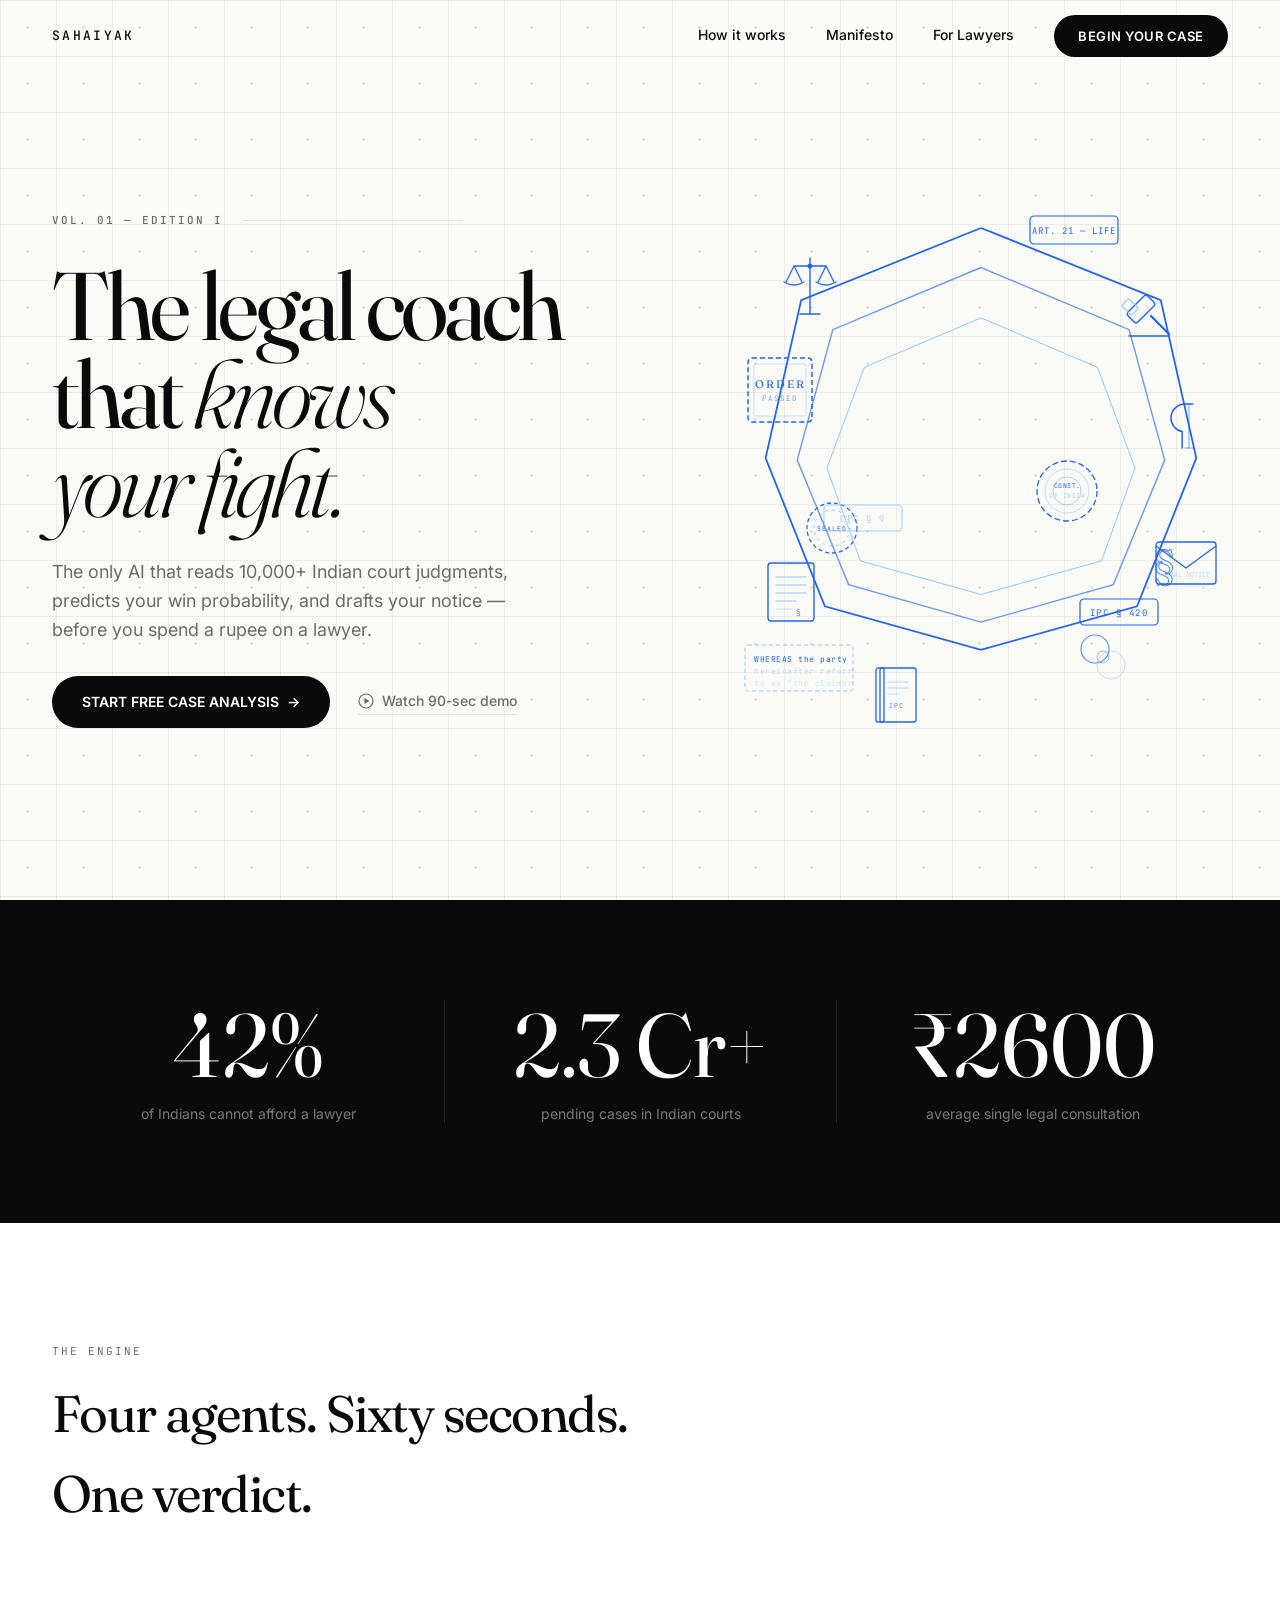
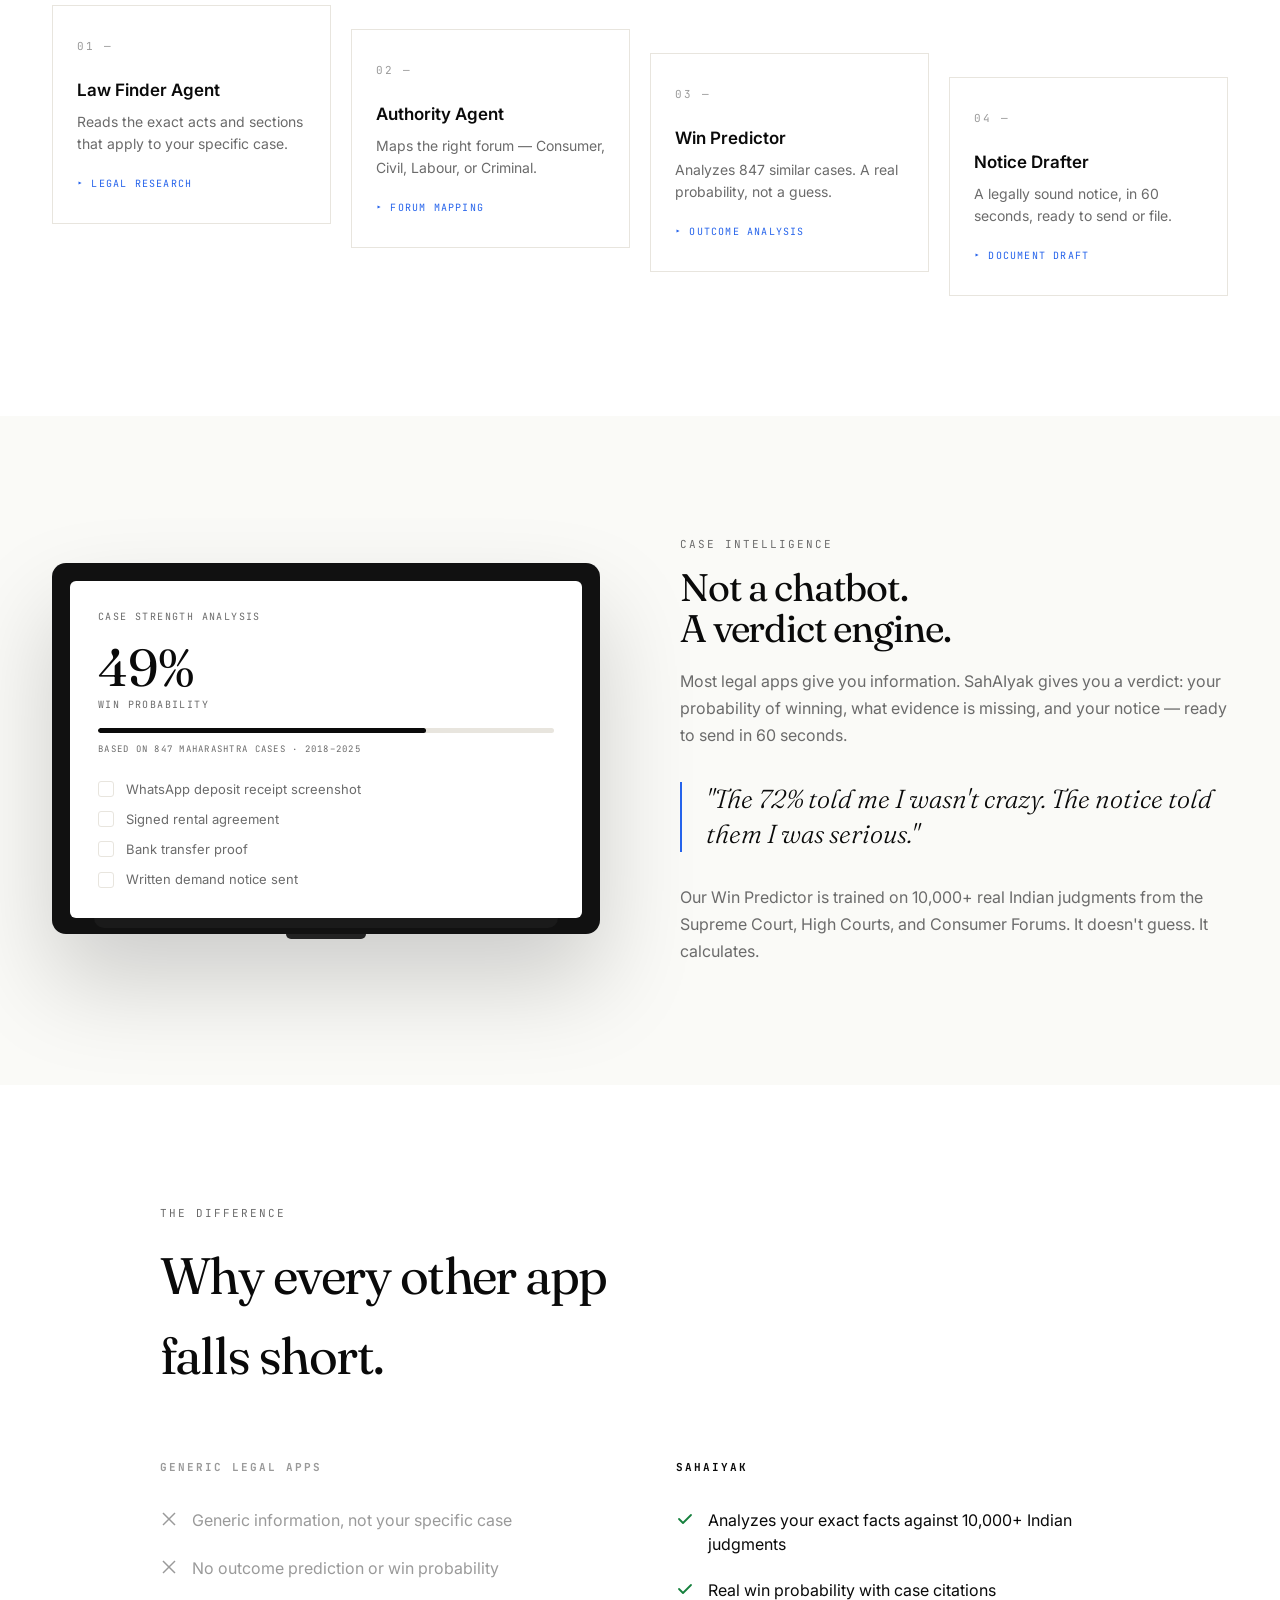
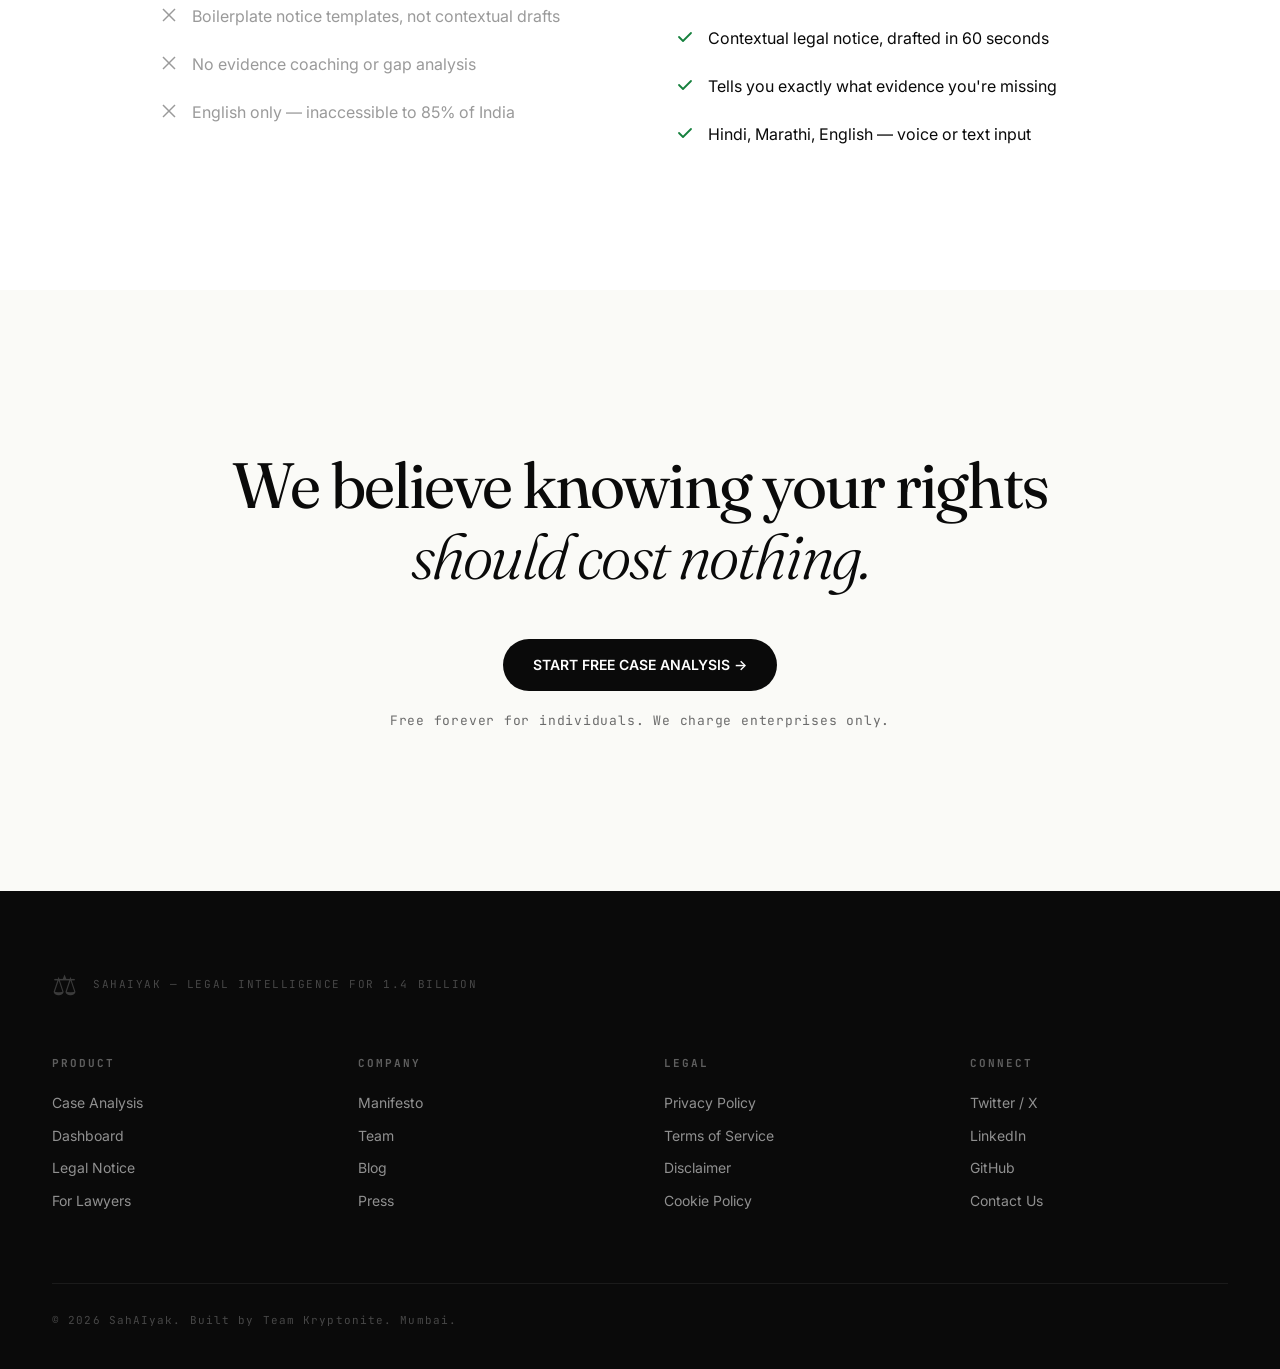
==== screens/index.html @ 2c9581c1 "fix: move HTML to screens/, wire Cloud SQL + Redis, fix serve_frontend path - Move all HTML pages to" ====
<!DOCTYPE html>
<html lang="en">
<head>
<meta charset="UTF-8">
<meta name="viewport" content="width=device-width,initial-scale=1">
<title>SahAIyak — AI Legal Aid for India</title>
<link rel="preconnect" href="https://fonts.googleapis.com">
<link rel="preconnect" href="https://fonts.gstatic.com" crossorigin>
<link href="https://fonts.googleapis.com/css2?family=Fraunces:ital,opsz,wght@0,9..144,300;0,9..144,400;0,9..144,600;1,9..144,300;1,9..144,400;1,9..144,600&family=Inter:wght@400;500;600&family=JetBrains+Mono:wght@400;500&display=swap" rel="stylesheet">
<style>
:root {
  --ink: #0A0A0A; --paper: #FAFAF7; --paper-pure: #FFFFFF;
  --accent-ink: #1A1A1A; --rule: #E8E5DE; --mute: #6B6B6B;
  --mute-soft: #9A9A9A; --sketch: #2563EB; --sketch-soft: #93C5FD;
  --success: #15803D; --warn: #B45309;
}
*,*::before,*::after{box-sizing:border-box;margin:0;padding:0}
html{scroll-behavior:smooth}
body{
  font-family:'Inter',sans-serif;background:var(--paper);color:var(--ink);
  font-size:17px;line-height:1.55;overflow-x:hidden;
  background-image:radial-gradient(circle, rgba(10,10,10,.14) 1px, transparent 1px);
  background-size:28px 28px;
}

/* ── HEADER ── */
header {
  position:fixed;top:0;left:0;right:0;height:72px;z-index:1000;
  display:flex;align-items:center;justify-content:space-between;
  padding:0 52px;transition:background .35s ease,border-bottom .35s ease;
}
header.scrolled{background:rgba(250,250,247,.96);backdrop-filter:blur(12px);border-bottom:1px solid var(--rule)}
.logo{font-family:'JetBrains Mono',monospace;font-size:13px;font-weight:500;letter-spacing:.18em;color:var(--ink);text-decoration:none}
nav{display:flex;align-items:center;gap:40px}
.nav-link{font-size:14px;font-weight:500;color:var(--ink);text-decoration:none;position:relative;padding-bottom:2px}
.nav-link::after{content:'';position:absolute;bottom:0;left:0;width:0;height:1px;background:var(--ink);transition:width .3s ease}
.nav-link:hover::after{width:100%}
.btn-pill{background:var(--ink);color:#fff;font-family:'Inter',sans-serif;font-size:13px;font-weight:600;letter-spacing:.04em;padding:11px 24px;border-radius:100px;border:none;cursor:pointer;text-decoration:none;transition:background .2s,transform .2s}
.btn-pill:hover{background:#222;transform:translateY(-1px)}

/* ── HERO ── */
.hero {
  min-height:100vh;display:grid;grid-template-columns:58% 42%;
  padding:100px 52px 60px;align-items:center;overflow:hidden;
}
.hero-left{display:flex;flex-direction:column;gap:32px;padding-right:48px}
.edition-label {
  font-family:'JetBrains Mono',monospace;font-size:11px;font-weight:500;
  letter-spacing:.18em;color:var(--mute);text-transform:uppercase;
  display:flex;align-items:center;gap:20px;
}
.edition-label::after{content:'';height:1px;background:var(--rule);flex:1;max-width:220px}
.hero-h1 {
  font-family:'Fraunces',serif;font-size:clamp(52px,7.5vw,116px);
  font-weight:400;letter-spacing:-0.04em;line-height:.92;color:var(--ink);
}
.hero-h1 em{font-style:italic;font-weight:300}
.word{display:inline-block;opacity:0;transform:translateY(16px);transition:opacity .5s ease,transform .5s ease}
.word.show{opacity:1;transform:none}
.hero-sub{font-size:18px;color:var(--mute);max-width:480px;line-height:1.6}
.hero-cta{display:flex;align-items:center;gap:28px;flex-wrap:wrap}
.btn-cta {
  background:var(--ink);color:#fff;font-size:14px;font-weight:600;
  padding:15px 30px;border-radius:100px;text-decoration:none;
  display:inline-flex;align-items:center;gap:8px;
  transition:background .2s,gap .2s,transform .2s;
}
.btn-cta:hover{background:#222;gap:14px;transform:translateY(-1px)}
.btn-ghost{font-size:14px;color:var(--mute);text-decoration:none;font-weight:500;display:inline-flex;align-items:center;gap:8px;border-bottom:1px solid var(--rule);padding-bottom:2px;transition:color .2s,border-color .2s}
.btn-ghost:hover{color:var(--ink);border-color:var(--ink)}

/* ── SECTION GRID+DOT PATTERNS ── */
.how,.demo,.compare,.mcta{
  background-image:
    linear-gradient(rgba(10,10,10,.055) 1px, transparent 1px),
    linear-gradient(90deg, rgba(10,10,10,.055) 1px, transparent 1px),
    radial-gradient(circle, rgba(10,10,10,.18) 1.5px, transparent 1.5px);
  background-size:56px 56px, 56px 56px, 56px 56px;
  background-position:0 0, 0 0, -0.5px -0.5px;
}
.nums,footer{
  background-image:
    linear-gradient(rgba(255,255,255,.05) 1px, transparent 1px),
    linear-gradient(90deg, rgba(255,255,255,.05) 1px, transparent 1px),
    radial-gradient(circle, rgba(255,255,255,.14) 1.5px, transparent 1.5px);
  background-size:56px 56px, 56px 56px, 56px 56px;
  background-position:0 0, 0 0, -0.5px -0.5px;
}

/* ── EDITORIAL SPINE — REMOVED ── */

/* ── DOT GRID BACKGROUND ── */
body{
  font-family:'Inter',sans-serif;background:var(--paper);color:var(--ink);
  font-size:17px;line-height:1.55;overflow-x:hidden;
  background-image:
    linear-gradient(rgba(10,10,10,.055) 1px, transparent 1px),
    linear-gradient(90deg, rgba(10,10,10,.055) 1px, transparent 1px),
    radial-gradient(circle, rgba(10,10,10,.18) 1.5px, transparent 1.5px);
  background-size:56px 56px, 56px 56px, 56px 56px;
  background-position:0 0, 0 0, -0.5px -0.5px;
}
html{scroll-behavior:smooth}

/* ── HERO ILLUSTRATION ── */
.hero-right{position:relative;height:580px;display:flex;align-items:center;justify-content:center}
#asciiCanvas{position:absolute;inset:0;width:100%;height:100%;pointer-events:none;opacity:0}
#polySVG{position:absolute;width:100%;height:100%;overflow:visible;opacity:0;transition:opacity 1.2s ease;will-change:transform}
#polySVG.loaded{opacity:1}
.poly-p1{animation:rot-cw 60s linear infinite;transform-origin:250px 280px}
.poly-p2{animation:rot-ccw 90s linear infinite;transform-origin:250px 280px}
.poly-p3{animation:rot-cw 120s linear infinite;transform-origin:250px 280px}
@keyframes rot-cw{to{transform:rotate(360deg)}}
@keyframes rot-ccw{to{transform:rotate(-360deg)}}

/* ── LEGAL FLOATING ELEMENTS ── */
.legal-el{position:absolute;pointer-events:none;opacity:0;will-change:transform,opacity}
.legal-el.loaded{opacity:1}

@keyframes float-a{0%,100%{transform:translateY(0px) rotate(0deg)}33%{transform:translateY(-14px) rotate(2deg)}66%{transform:translateY(-6px) rotate(-1.5deg)}}
@keyframes float-b{0%,100%{transform:translateY(0px) rotate(0deg)}40%{transform:translateY(-10px) rotate(-2deg)}75%{transform:translateY(-18px) rotate(1deg)}}
@keyframes float-c{0%,100%{transform:translateY(0px) rotate(0deg)}50%{transform:translateY(-20px) rotate(3deg)}}
@keyframes float-d{0%,100%{transform:translateY(0px) rotate(0deg)}30%{transform:translateY(-8px) rotate(-3deg)}70%{transform:translateY(-16px) rotate(2deg)}}
@keyframes drift-in{from{opacity:0;transform:translateY(20px)}to{opacity:1;transform:translateY(0)}}

.el-scales{top:12%;left:8%;animation:float-a 7s ease-in-out infinite, drift-in .8s ease forwards .5s;opacity:0}
.el-gavel{top:18%;right:10%;animation:float-b 9s ease-in-out infinite, drift-in .8s ease forwards .8s;opacity:0}
.el-doc{bottom:22%;left:6%;animation:float-c 11s ease-in-out infinite, drift-in .8s ease forwards 1s;opacity:0}
.el-section{bottom:28%;right:8%;animation:float-d 8s ease-in-out infinite, drift-in .8s ease forwards .7s;opacity:0}
.el-stamp{top:55%;left:14%;animation:float-b 10s ease-in-out infinite, drift-in .8s ease forwards 1.2s;opacity:0}
.el-ipc{top:72%;right:14%;animation:float-a 12s ease-in-out infinite, drift-in .8s ease forwards 1.4s;opacity:0}
.el-para{top:38%;right:5%;animation:float-c 9s ease-in-out infinite, drift-in .8s ease forwards .6s;opacity:0}
.el-ring{bottom:12%;right:20%;animation:float-d 13s ease-in-out infinite, drift-in .8s ease forwards 1.6s;opacity:0}
/* new elements */
.el-art21{top:6%;right:22%;animation:float-b 10s ease-in-out infinite, drift-in .8s ease forwards 1.8s;opacity:0}
.el-whereas{top:80%;left:2%;animation:float-a 14s ease-in-out infinite, drift-in .8s ease forwards 2s;opacity:0}
.el-order{top:30%;left:2%;animation:float-c 11s ease-in-out infinite, drift-in .8s ease forwards 1.1s;opacity:0}
.el-book{bottom:5%;left:28%;animation:float-b 8s ease-in-out infinite, drift-in .8s ease forwards 1.3s;opacity:0}
.el-env{top:62%;right:2%;animation:float-d 10s ease-in-out infinite, drift-in .8s ease forwards .9s;opacity:0}
.el-cpc{bottom:38%;left:18%;animation:float-a 9s ease-in-out infinite, drift-in .8s ease forwards 1.5s;opacity:0}
.el-const{top:48%;right:26%;animation:float-c 12s ease-in-out infinite, drift-in .8s ease forwards 1.7s;opacity:0}

/* ── NUMBERS ── */
.nums{background:var(--ink);padding:100px 52px}
.nums-inner{display:grid;grid-template-columns:1fr 1fr 1fr;max-width:1200px;margin:0 auto}
.num-item{padding:0 60px;text-align:center}
.num-item+.num-item{border-left:1px solid rgba(255,255,255,.1)}
.num-big{font-family:'Fraunces',serif;font-size:clamp(60px,7vw,96px);font-weight:400;line-height:1;display:block;color:#fff}
.num-cap{font-size:14px;color:rgba(255,255,255,.45);margin-top:14px;font-family:'Inter',sans-serif;line-height:1.4}

/* ── HOW IT WORKS ── */
.how{padding:120px 52px;background:var(--paper-pure)}
.section-eyebrow{font-family:'JetBrains Mono',monospace;font-size:11px;letter-spacing:.18em;color:var(--mute);text-transform:uppercase;margin-bottom:14px}
.how-h2{font-family:'Fraunces',serif;font-size:clamp(36px,4vw,64px);font-weight:400;letter-spacing:-0.03em;margin-bottom:72px}
.steps-row{display:grid;grid-template-columns:repeat(4,1fr);gap:20px;position:relative;align-items:start}
.step-card{
  border:1px solid var(--rule);padding:32px 24px;background:var(--paper-pure);
  cursor:default;transition:transform .25s ease,border-color .25s ease;
  position:relative;overflow:hidden;
}
.step-card:nth-child(2){margin-top:24px}
.step-card:nth-child(3){margin-top:48px}
.step-card:nth-child(4){margin-top:72px}
.step-card:hover{transform:translateY(-5px);border-color:var(--ink)}
.step-num{font-family:'JetBrains Mono',monospace;font-size:11px;letter-spacing:.18em;color:var(--mute-soft);margin-bottom:24px}
.step-title{font-size:17px;font-weight:600;margin-bottom:10px;line-height:1.3}
.step-desc{font-size:14px;color:var(--mute);line-height:1.6}
.step-agent{font-family:'JetBrains Mono',monospace;font-size:10px;letter-spacing:.12em;color:var(--sketch);margin-top:20px;text-transform:uppercase}
.step-detail{
  max-height:0;overflow:hidden;font-size:13px;color:var(--mute);
  line-height:1.65;transition:max-height .35s ease,padding-top .35s ease;
  border-top:0px solid var(--rule);
}
.step-card:hover .step-detail{max-height:160px;padding-top:16px;border-top:1px solid var(--rule);margin-top:16px}

/* Steps connector SVG */
#stepsConnector{position:absolute;top:0;left:0;width:100%;height:100%;pointer-events:none;overflow:visible;z-index:0}
.steps-row{z-index:1}

/* ── DEMO SECTION ── */
.demo{padding:120px 52px;background:var(--paper)}
.demo-inner{display:grid;grid-template-columns:1fr 1fr;gap:80px;align-items:center;max-width:1300px;margin:0 auto}
.laptop{
  background:#111;border-radius:14px;padding:18px 18px 6px;
  box-shadow:0 48px 96px rgba(0,0,0,.18),0 0 0 1px rgba(255,255,255,.06);
}
.laptop-screen{background:var(--paper-pure);border-radius:6px;padding:28px;min-height:320px}
.laptop-chin{height:10px;background:#1a1a1a;border-radius:0 0 10px 10px;margin:0 24px}
.laptop-foot{height:5px;width:80px;background:#222;margin:0 auto;border-radius:0 0 6px 6px}
.lbl{font-family:'JetBrains Mono',monospace;font-size:10px;letter-spacing:.14em;color:var(--mute);text-transform:uppercase}
.win-num{font-family:'Fraunces',serif;font-size:52px;font-weight:400;line-height:1;margin:12px 0 4px;color:var(--ink)}
.win-track{height:5px;background:var(--rule);border-radius:3px;overflow:hidden;margin-top:16px}
.win-fill{height:100%;width:0;background:var(--ink);border-radius:3px;transition:width 1.8s cubic-bezier(.16,1,.3,1)}
.ev-list{margin-top:22px;display:flex;flex-direction:column;gap:10px}
.ev-row{display:flex;align-items:center;gap:12px;font-size:13px;color:var(--mute)}
.ev-box{
  width:16px;height:16px;flex-shrink:0;border:1.5px solid var(--rule);border-radius:3px;
  display:flex;align-items:center;justify-content:center;transition:all .35s ease;
}
.ev-box.on{border-color:var(--success);background:var(--success);color:#fff;font-size:9px}
.demo-h2{font-family:'Fraunces',serif;font-size:clamp(32px,3vw,52px);font-weight:400;letter-spacing:-0.03em;margin-bottom:20px;line-height:1.05}
.pull-q{
  font-family:'Fraunces',serif;font-size:26px;font-style:italic;font-weight:300;
  color:var(--ink);border-left:2px solid var(--sketch);padding-left:24px;
  margin:32px 0;line-height:1.35;
}
.body-txt{font-size:16px;color:var(--mute);line-height:1.7}

/* ── COMPARISON ── */
.compare{padding:120px 52px;background:var(--paper-pure)}
.compare-inner{max-width:960px;margin:0 auto}
.compare-cols{display:grid;grid-template-columns:1fr 1fr;gap:72px;margin-top:64px}
.compare-col h3{font-family:'JetBrains Mono',monospace;font-size:11px;letter-spacing:.18em;text-transform:uppercase;margin-bottom:32px}
.compare-col.dim h3{color:var(--mute-soft)}
.ci{display:flex;align-items:flex-start;gap:14px;margin-bottom:22px;font-size:16px;line-height:1.5}
.ci-icon{flex-shrink:0;margin-top:2px}
.compare-col.dim .ci{color:var(--mute-soft)}

/* ── MANIFESTO CTA ── */
.mcta{padding:160px 52px;background:var(--paper);text-align:center}
.mcta-h2{
  font-family:'Fraunces',serif;font-size:clamp(36px,5vw,72px);font-weight:400;
  letter-spacing:-0.03em;line-height:1.1;max-width:820px;margin:0 auto 48px;
}
.mcta-h2 em{font-style:italic;font-weight:300}
.mcta-note{font-size:13px;color:var(--mute);margin-top:20px;font-family:'JetBrains Mono',monospace;letter-spacing:.06em}

/* ── FOOTER ── */
footer{background:var(--ink);padding:80px 52px 40px}
.footer-brand{display:flex;align-items:center;gap:16px;margin-bottom:56px}
.footer-tarazu{font-size:28px;line-height:1;color:rgba(255,255,255,.2)}
.footer-mono{font-family:'JetBrains Mono',monospace;font-size:11px;letter-spacing:.14em;color:rgba(255,255,255,.25)}
.footer-grid{display:grid;grid-template-columns:repeat(4,1fr);gap:48px;margin-bottom:60px}
.footer-col h4{font-family:'JetBrains Mono',monospace;font-size:11px;letter-spacing:.18em;text-transform:uppercase;color:rgba(255,255,255,.35);margin-bottom:20px}
.footer-col a{display:block;color:rgba(255,255,255,.55);text-decoration:none;font-size:14px;margin-bottom:11px;transition:color .2s}
.footer-col a:hover{color:#fff}
.footer-bottom{border-top:1px solid rgba(255,255,255,.07);padding-top:28px;font-family:'JetBrains Mono',monospace;font-size:11px;letter-spacing:.1em;color:rgba(255,255,255,.25)}

/* ── SCROLL REVEAL ── */
.reveal{opacity:0;transform:translateY(28px);transition:opacity .7s ease,transform .7s ease}
.reveal.shown{opacity:1;transform:none}
.reveal-d1{transition-delay:.1s}
.reveal-d2{transition-delay:.2s}
.reveal-d3{transition-delay:.3s}
.reveal-d4{transition-delay:.4s}

@media(prefers-reduced-motion:reduce){*{animation-duration:0s!important;transition-duration:0s!important}}
@media(max-width:900px){
  .hero{grid-template-columns:1fr;padding:100px 24px 40px}
  .hero-right{display:none}
  .nums-inner{grid-template-columns:1fr}
  .num-item+.num-item{border-left:none;border-top:1px solid rgba(255,255,255,.1);padding:40px 0}
  .steps-row,.compare-cols,.demo-inner,.footer-grid{grid-template-columns:1fr;gap:24px}
  .step-card:nth-child(n){margin-top:0}
  header{padding:0 20px}nav .nav-link{display:none}
}
</style>
</head>
<body>

<!-- ── HEADER ── -->
<header id="hdr">
  <a href="index.html" class="logo">SAHAIYAK</a>
  <nav>
    <a href="#how" class="nav-link">How it works</a>
    <a href="manifesto.html" class="nav-link">Manifesto</a>
    <a href="#lawyers" class="nav-link">For Lawyers</a>
    <a href="intake.html" class="btn-pill">BEGIN YOUR CASE</a>
  </nav>
</header>

<!-- ── HERO ── -->
<section class="hero">
  <div class="hero-left">
    <div class="edition-label">VOL. 01 — EDITION I</div>
    <h1 class="hero-h1" id="heroH1">The legal coach<br>that <em>knows</em><br><em>your fight.</em></h1>
    <p class="hero-sub">The only AI that reads 10,000+ Indian court judgments, predicts your win probability, and drafts your notice — before you spend a rupee on a lawyer.</p>
    <div class="hero-cta">
      <a href="intake.html" class="btn-cta">START FREE CASE ANALYSIS <span>→</span></a>
      <a href="#demo" class="btn-ghost">
        <svg width="16" height="16" viewBox="0 0 16 16" fill="none"><circle cx="8" cy="8" r="7" stroke="currentColor" stroke-width="1.2"/><polygon points="6.5,5 11.5,8 6.5,11" fill="currentColor"/></svg>
        Watch 90-sec demo
      </a>
    </div>
  </div>
  <div class="hero-right" id="heroRight">
    <canvas id="asciiCanvas"></canvas>

    <!-- ── FLOATING LEGAL ELEMENTS ── -->

    <!-- Scales of Justice -->
    <div class="legal-el el-scales">
      <svg width="72" height="72" viewBox="0 0 72 72" fill="none" xmlns="http://www.w3.org/2000/svg">
        <line x1="36" y1="8" x2="36" y2="64" stroke="#2563EB" stroke-width="1.4" stroke-linecap="round"/>
        <line x1="20" y1="16" x2="52" y2="16" stroke="#2563EB" stroke-width="1.4" stroke-linecap="round"/>
        <line x1="20" y1="16" x2="12" y2="32" stroke="#2563EB" stroke-width="1.2"/>
        <line x1="20" y1="16" x2="28" y2="32" stroke="#2563EB" stroke-width="1.2"/>
        <path d="M10 32 Q20 38 30 32" stroke="#2563EB" stroke-width="1.3" fill="none" stroke-linecap="round"/>
        <line x1="52" y1="16" x2="44" y2="32" stroke="#2563EB" stroke-width="1.2"/>
        <line x1="52" y1="16" x2="60" y2="32" stroke="#2563EB" stroke-width="1.2"/>
        <path d="M42 32 Q52 38 62 32" stroke="#2563EB" stroke-width="1.3" fill="none" stroke-linecap="round"/>
        <line x1="26" y1="64" x2="46" y2="64" stroke="#2563EB" stroke-width="1.4" stroke-linecap="round"/>
        <circle cx="36" cy="16" r="2.5" fill="#2563EB"/>
      </svg>
    </div>

    <!-- Gavel -->
    <div class="legal-el el-gavel">
      <svg width="60" height="60" viewBox="0 0 60 60" fill="none" xmlns="http://www.w3.org/2000/svg">
        <rect x="8" y="18" width="28" height="14" rx="3" stroke="#2563EB" stroke-width="1.4" transform="rotate(-45 22 25)"/>
        <rect x="6" y="16" width="10" height="14" rx="2" stroke="#93C5FD" stroke-width="1.2" transform="rotate(-45 11 23)"/>
        <line x1="32" y1="32" x2="50" y2="50" stroke="#2563EB" stroke-width="2.2" stroke-linecap="round"/>
        <line x1="10" y1="52" x2="50" y2="52" stroke="#2563EB" stroke-width="1.4" stroke-linecap="round"/>
      </svg>
    </div>

    <!-- Legal Document -->
    <div class="legal-el el-doc">
      <svg width="54" height="66" viewBox="0 0 54 66" fill="none" xmlns="http://www.w3.org/2000/svg">
        <rect x="4" y="4" width="46" height="58" rx="3" stroke="#2563EB" stroke-width="1.4"/>
        <line x1="12" y1="18" x2="42" y2="18" stroke="#93C5FD" stroke-width="1.1" stroke-linecap="round"/>
        <line x1="12" y1="26" x2="42" y2="26" stroke="#93C5FD" stroke-width="1.1" stroke-linecap="round"/>
        <line x1="12" y1="34" x2="42" y2="34" stroke="#93C5FD" stroke-width="1.1" stroke-linecap="round"/>
        <line x1="12" y1="42" x2="32" y2="42" stroke="#93C5FD" stroke-width="1.1" stroke-linecap="round"/>
        <line x1="12" y1="50" x2="28" y2="50" stroke="#93C5FD" stroke-width="1.1" stroke-linecap="round" opacity=".5"/>
        <text x="32" y="56" font-family="JetBrains Mono, monospace" font-size="8" fill="#2563EB" opacity=".7">§</text>
      </svg>
    </div>

    <!-- Section Symbol -->
    <div class="legal-el el-section">
      <svg width="48" height="48" viewBox="0 0 48 48" fill="none" xmlns="http://www.w3.org/2000/svg">
        <text x="50%" y="54%" font-family="Fraunces, serif" font-size="40" fill="none" stroke="#2563EB" stroke-width="1" text-anchor="middle" dominant-baseline="middle" opacity=".8">§</text>
      </svg>
    </div>

    <!-- Official Stamp ring -->
    <div class="legal-el el-stamp">
      <svg width="58" height="58" viewBox="0 0 58 58" fill="none" xmlns="http://www.w3.org/2000/svg">
        <circle cx="29" cy="29" r="25" stroke="#2563EB" stroke-width="1.3" stroke-dasharray="4 3"/>
        <circle cx="29" cy="29" r="18" stroke="#93C5FD" stroke-width="1" stroke-dasharray="3 4"/>
        <text x="50%" y="52%" font-family="JetBrains Mono, monospace" font-size="6.5" fill="#2563EB" text-anchor="middle" dominant-baseline="middle" letter-spacing="1">SEALED</text>
      </svg>
    </div>

    <!-- IPC Tag -->
    <div class="legal-el el-ipc">
      <svg width="80" height="28" viewBox="0 0 80 28" fill="none" xmlns="http://www.w3.org/2000/svg">
        <rect x="1" y="1" width="78" height="26" rx="4" stroke="#2563EB" stroke-width="1.2"/>
        <text x="50%" y="55%" font-family="JetBrains Mono, monospace" font-size="9" fill="#2563EB" text-anchor="middle" dominant-baseline="middle" letter-spacing="1.5">IPC § 420</text>
      </svg>
    </div>

    <!-- Paragraph mark -->
    <div class="legal-el el-para">
      <svg width="36" height="52" viewBox="0 0 36 52" fill="none" xmlns="http://www.w3.org/2000/svg">
        <path d="M18 4C10.268 4 4 10.268 4 18C4 24.8 8.8 30.4 15.2 31.6V48" stroke="#2563EB" stroke-width="1.5" stroke-linecap="round" fill="none"/>
        <path d="M22 4V48" stroke="#93C5FD" stroke-width="1.4" stroke-linecap="round"/>
        <path d="M18 4H26" stroke="#2563EB" stroke-width="1.4" stroke-linecap="round"/>
        <path d="M18 48H26" stroke="#2563EB" stroke-width="1.2" stroke-linecap="round" opacity=".5"/>
      </svg>
    </div>

    <!-- Decorative ring cluster -->
    <div class="legal-el el-ring">
      <svg width="52" height="52" viewBox="0 0 52 52" fill="none" xmlns="http://www.w3.org/2000/svg">
        <circle cx="18" cy="18" r="14" stroke="#2563EB" stroke-width="1.2" opacity=".7"/>
        <circle cx="34" cy="34" r="14" stroke="#93C5FD" stroke-width="1" opacity=".5"/>
        <circle cx="26" cy="26" r="6" stroke="#2563EB" stroke-width="1" opacity=".4"/>
      </svg>
    </div>

    <!-- Article 21 tag -->
    <div class="legal-el el-art21">
      <svg width="90" height="30" viewBox="0 0 90 30" fill="none">
        <rect x="1" y="1" width="88" height="28" rx="4" stroke="#2563EB" stroke-width="1.2"/>
        <text x="50%" y="55%" font-family="JetBrains Mono, monospace" font-size="9" fill="#2563EB" text-anchor="middle" dominant-baseline="middle" letter-spacing="1">ART. 21 — LIFE</text>
      </svg>
    </div>

    <!-- WHEREAS fragment -->
    <div class="legal-el el-whereas">
      <svg width="110" height="48" viewBox="0 0 110 48" fill="none">
        <rect x="1" y="1" width="108" height="46" rx="3" stroke="#93C5FD" stroke-width="1" stroke-dasharray="4 3"/>
        <text x="10" y="18" font-family="JetBrains Mono, monospace" font-size="8" fill="#2563EB" letter-spacing=".5">WHEREAS the party</text>
        <text x="10" y="30" font-family="JetBrains Mono, monospace" font-size="8" fill="#93C5FD" letter-spacing=".5" opacity=".6">hereinafter referred</text>
        <text x="10" y="42" font-family="JetBrains Mono, monospace" font-size="8" fill="#93C5FD" letter-spacing=".5" opacity=".35">to as "the claimant"</text>
      </svg>
    </div>

    <!-- ORDER stamp -->
    <div class="legal-el el-order">
      <svg width="72" height="72" viewBox="0 0 72 72" fill="none">
        <rect x="4" y="4" width="64" height="64" rx="4" stroke="#2563EB" stroke-width="1.5" stroke-dasharray="5 3"/>
        <rect x="10" y="10" width="52" height="52" rx="2" stroke="#93C5FD" stroke-width="1" opacity=".5"/>
        <text x="50%" y="44%" font-family="Fraunces, serif" font-size="11" fill="#2563EB" text-anchor="middle" dominant-baseline="middle" font-weight="400" letter-spacing="2">ORDER</text>
        <text x="50%" y="62%" font-family="JetBrains Mono, monospace" font-size="7.5" fill="#2563EB" text-anchor="middle" dominant-baseline="middle" letter-spacing="1" opacity=".6">PASSED</text>
      </svg>
    </div>

    <!-- Law book -->
    <div class="legal-el el-book">
      <svg width="48" height="58" viewBox="0 0 48 58" fill="none">
        <rect x="8" y="2" width="36" height="54" rx="2" stroke="#2563EB" stroke-width="1.3"/>
        <rect x="4" y="2" width="8" height="54" rx="2" stroke="#2563EB" stroke-width="1.3" fill="none"/>
        <line x1="16" y1="16" x2="36" y2="16" stroke="#93C5FD" stroke-width="1" stroke-linecap="round" opacity=".7"/>
        <line x1="16" y1="22" x2="36" y2="22" stroke="#93C5FD" stroke-width="1" stroke-linecap="round" opacity=".7"/>
        <line x1="16" y1="28" x2="28" y2="28" stroke="#93C5FD" stroke-width="1" stroke-linecap="round" opacity=".5"/>
        <text x="50%" y="72%" font-family="JetBrains Mono, monospace" font-size="6.5" fill="#2563EB" text-anchor="middle" letter-spacing="1" opacity=".8">IPC</text>
      </svg>
    </div>

    <!-- Envelope / notice -->
    <div class="legal-el el-env">
      <svg width="64" height="46" viewBox="0 0 64 46" fill="none">
        <rect x="2" y="2" width="60" height="42" rx="3" stroke="#2563EB" stroke-width="1.3"/>
        <path d="M2 6l30 22L62 6" stroke="#2563EB" stroke-width="1.2" stroke-linecap="round" stroke-linejoin="round"/>
        <text x="50%" y="80%" font-family="JetBrains Mono, monospace" font-size="7" fill="#93C5FD" text-anchor="middle" opacity=".6">LEGAL NOTICE</text>
      </svg>
    </div>

    <!-- CPC tag -->
    <div class="legal-el el-cpc">
      <svg width="80" height="28" viewBox="0 0 80 28" fill="none">
        <rect x="1" y="1" width="78" height="26" rx="4" stroke="#93C5FD" stroke-width="1.1" opacity=".8"/>
        <text x="50%" y="55%" font-family="JetBrains Mono, monospace" font-size="9" fill="#93C5FD" text-anchor="middle" dominant-baseline="middle" letter-spacing="1.5" opacity=".8">CPC § 9</text>
      </svg>
    </div>

    <!-- Constitution emblem ring -->
    <div class="legal-el el-const">
      <svg width="66" height="66" viewBox="0 0 66 66" fill="none">
        <circle cx="33" cy="33" r="30" stroke="#2563EB" stroke-width="1.3" stroke-dasharray="6 3"/>
        <circle cx="33" cy="33" r="22" stroke="#93C5FD" stroke-width="1" opacity=".5"/>
        <circle cx="33" cy="33" r="14" stroke="#2563EB" stroke-width="1" opacity=".3"/>
        <text x="50%" y="46%" font-family="JetBrains Mono, monospace" font-size="6.5" fill="#2563EB" text-anchor="middle" letter-spacing=".5">CONST.</text>
        <text x="50%" y="60%" font-family="JetBrains Mono, monospace" font-size="6.5" fill="#93C5FD" text-anchor="middle" letter-spacing=".5" opacity=".7">OF INDIA</text>
      </svg>
    </div>

    <svg id="polySVG" viewBox="0 0 500 560" xmlns="http://www.w3.org/2000/svg">
      <g class="poly-p1">
        <polygon points="250,35 432,108 468,268 408,418 250,462 92,418 32,268 68,108" fill="none" stroke="#2563EB" stroke-width="1.8" stroke-dasharray="2200" stroke-dashoffset="2200"/>
      </g>
      <g class="poly-p2">
        <polygon points="250,75 400,138 436,270 384,396 250,434 116,396 64,270 100,138" fill="none" stroke="#2563EB" stroke-width="1.4" opacity=".65" stroke-dasharray="2000" stroke-dashoffset="2000"/>
      </g>
      <g class="poly-p3">
        <polygon points="250,126 368,176 406,278 372,372 250,406 128,372 94,278 132,176" fill="none" stroke="#93C5FD" stroke-width="1" stroke-dasharray="1600" stroke-dashoffset="1600"/>
      </g>
    </svg>
  </div>
</section>

<!-- ── NUMBERS ── -->
<section class="nums" id="nums">
  <div class="nums-inner">
    <div class="num-item">
      <span class="num-big" data-target="80" data-suffix="%">0%</span>
      <p class="num-cap">of Indians cannot afford a lawyer</p>
    </div>
    <div class="num-item">
      <span class="num-big" data-target="4.5" data-suffix=" Cr+" data-dec="1">0</span>
      <p class="num-cap">pending cases in Indian courts</p>
    </div>
    <div class="num-item">
      <span class="num-big" data-target="5000" data-prefix="₹">₹0</span>
      <p class="num-cap">average single legal consultation</p>
    </div>
  </div>
</section>

<!-- ── HOW IT WORKS ── -->
<section class="how" id="how">
  <div class="reveal">
    <p class="section-eyebrow">The Engine</p>
    <h2 class="how-h2">Four agents. Sixty seconds.<br>One verdict.</h2>
  </div>
  <div class="steps-row" id="stepsRow">
    <div class="step-card reveal reveal-d1">
      <div class="step-num">01 —</div>
      <div class="step-title">Law Finder Agent</div>
      <div class="step-desc">Reads the exact acts and sections that apply to your specific case.</div>
      <div class="step-agent">▸ Legal Research</div>
      <div class="step-detail">Scans IPC, CPC, Consumer Protection Act, Specific Relief Act, and 200+ state laws. Returns exact provisions with plain-language explanations in Hindi, Marathi, or English.</div>
    </div>
    <div class="step-card reveal reveal-d2">
      <div class="step-num">02 —</div>
      <div class="step-title">Authority Agent</div>
      <div class="step-desc">Maps the right forum — Consumer, Civil, Labour, or Criminal.</div>
      <div class="step-agent">▸ Forum Mapping</div>
      <div class="step-detail">Determines whether your case belongs at Consumer Forum, Civil Court, Labour Tribunal, or Police. Gives exact addresses, filing fees, and jurisdiction rules.</div>
    </div>
    <div class="step-card reveal reveal-d3">
      <div class="step-num">03 —</div>
      <div class="step-title">Win Predictor</div>
      <div class="step-desc">Analyzes 847 similar cases. A real probability, not a guess.</div>
      <div class="step-agent">▸ Outcome Analysis</div>
      <div class="step-detail">Trained on 10,000+ real Indian court judgments. Identifies which facts increase odds, which hurt, and what winning plaintiffs did differently — with case citations.</div>
    </div>
    <div class="step-card reveal reveal-d4">
      <div class="step-num">04 —</div>
      <div class="step-title">Notice Drafter</div>
      <div class="step-desc">A legally sound notice, in 60 seconds, ready to send or file.</div>
      <div class="step-agent">▸ Document Draft</div>
      <div class="step-detail">Generates a formal legal notice citing correct law, demanded remedy, and consequence. PDF-ready. English, Hindi, Marathi. Lawyer-reviewable before sending.</div>
    </div>
  </div>
</section>

<!-- ── DEMO ── -->
<section class="demo" id="demo">
  <div class="demo-inner">
    <div class="demo-left reveal">
      <div class="laptop">
        <div class="laptop-screen">
          <p class="lbl" style="margin-bottom:16px">Case Strength Analysis</p>
          <div class="win-num" id="demoNum">0%</div>
          <p class="lbl">WIN PROBABILITY</p>
          <div class="win-track"><div class="win-fill" id="demoBar"></div></div>
          <p class="lbl" style="margin-top:10px;font-size:9px">Based on 847 Maharashtra cases · 2018–2025</p>
          <div class="ev-list">
            <div class="ev-row"><div class="ev-box" id="ev1"></div><span>WhatsApp deposit receipt screenshot</span></div>
            <div class="ev-row"><div class="ev-box" id="ev2"></div><span>Signed rental agreement</span></div>
            <div class="ev-row"><div class="ev-box" id="ev3"></div><span>Bank transfer proof</span></div>
            <div class="ev-row"><div class="ev-box" id="ev4"></div><span>Written demand notice sent</span></div>
          </div>
        </div>
        <div class="laptop-chin"></div>
      </div>
      <div class="laptop-foot"></div>
    </div>
    <div class="demo-right reveal reveal-d2">
      <p class="section-eyebrow">Case Intelligence</p>
      <h2 class="demo-h2">Not a chatbot.<br>A verdict engine.</h2>
      <p class="body-txt">Most legal apps give you information. SahAIyak gives you a verdict: your probability of winning, what evidence is missing, and your notice — ready to send in 60 seconds.</p>
      <blockquote class="pull-q">"The 72% told me I wasn't crazy. The notice told them I was serious."</blockquote>
      <p class="body-txt">Our Win Predictor is trained on 10,000+ real Indian judgments from the Supreme Court, High Courts, and Consumer Forums. It doesn't guess. It calculates.</p>
    </div>
  </div>
</section>

<!-- ── COMPARISON ── -->
<section class="compare" id="lawyers">
  <div class="compare-inner">
    <p class="section-eyebrow reveal">The Difference</p>
    <h2 class="how-h2 reveal" style="margin-bottom:0">Why every other app<br>falls short.</h2>
    <div class="compare-cols">
      <div class="compare-col dim reveal">
        <h3>Generic Legal Apps</h3>
        <div class="ci">
          <span class="ci-icon"><svg width="18" height="18" viewBox="0 0 18 18"><line x1="3" y1="3" x2="15" y2="15" stroke="#9A9A9A" stroke-width="1.5"/><line x1="15" y1="3" x2="3" y2="15" stroke="#9A9A9A" stroke-width="1.5"/></svg></span>
          <span>Generic information, not your specific case</span>
        </div>
        <div class="ci">
          <span class="ci-icon"><svg width="18" height="18" viewBox="0 0 18 18"><line x1="3" y1="3" x2="15" y2="15" stroke="#9A9A9A" stroke-width="1.5"/><line x1="15" y1="3" x2="3" y2="15" stroke="#9A9A9A" stroke-width="1.5"/></svg></span>
          <span>No outcome prediction or win probability</span>
        </div>
        <div class="ci">
          <span class="ci-icon"><svg width="18" height="18" viewBox="0 0 18 18"><line x1="3" y1="3" x2="15" y2="15" stroke="#9A9A9A" stroke-width="1.5"/><line x1="15" y1="3" x2="3" y2="15" stroke="#9A9A9A" stroke-width="1.5"/></svg></span>
          <span>Boilerplate notice templates, not contextual drafts</span>
        </div>
        <div class="ci">
          <span class="ci-icon"><svg width="18" height="18" viewBox="0 0 18 18"><line x1="3" y1="3" x2="15" y2="15" stroke="#9A9A9A" stroke-width="1.5"/><line x1="15" y1="3" x2="3" y2="15" stroke="#9A9A9A" stroke-width="1.5"/></svg></span>
          <span>No evidence coaching or gap analysis</span>
        </div>
        <div class="ci">
          <span class="ci-icon"><svg width="18" height="18" viewBox="0 0 18 18"><line x1="3" y1="3" x2="15" y2="15" stroke="#9A9A9A" stroke-width="1.5"/><line x1="15" y1="3" x2="3" y2="15" stroke="#9A9A9A" stroke-width="1.5"/></svg></span>
          <span>English only — inaccessible to 85% of India</span>
        </div>
      </div>
      <div class="compare-col reveal reveal-d2">
        <h3>SahAIyak</h3>
        <div class="ci">
          <span class="ci-icon"><svg width="18" height="18" viewBox="0 0 18 18"><polyline points="3,9 7,13 15,5" fill="none" stroke="#15803D" stroke-width="1.8" stroke-linecap="round" stroke-linejoin="round"/></svg></span>
          <span>Analyzes your exact facts against 10,000+ Indian judgments</span>
        </div>
        <div class="ci">
          <span class="ci-icon"><svg width="18" height="18" viewBox="0 0 18 18"><polyline points="3,9 7,13 15,5" fill="none" stroke="#15803D" stroke-width="1.8" stroke-linecap="round" stroke-linejoin="round"/></svg></span>
          <span>Real win probability with case citations</span>
        </div>
        <div class="ci">
          <span class="ci-icon"><svg width="18" height="18" viewBox="0 0 18 18"><polyline points="3,9 7,13 15,5" fill="none" stroke="#15803D" stroke-width="1.8" stroke-linecap="round" stroke-linejoin="round"/></svg></span>
          <span>Contextual legal notice, drafted in 60 seconds</span>
        </div>
        <div class="ci">
          <span class="ci-icon"><svg width="18" height="18" viewBox="0 0 18 18"><polyline points="3,9 7,13 15,5" fill="none" stroke="#15803D" stroke-width="1.8" stroke-linecap="round" stroke-linejoin="round"/></svg></span>
          <span>Tells you exactly what evidence you're missing</span>
        </div>
        <div class="ci">
          <span class="ci-icon"><svg width="18" height="18" viewBox="0 0 18 18"><polyline points="3,9 7,13 15,5" fill="none" stroke="#15803D" stroke-width="1.8" stroke-linecap="round" stroke-linejoin="round"/></svg></span>
          <span>Hindi, Marathi, English — voice or text input</span>
        </div>
      </div>
    </div>
  </div>
</section>

<!-- ── MANIFESTO CTA ── -->
<section class="mcta">
  <h2 class="mcta-h2 reveal">We believe knowing your rights <em>should cost nothing.</em></h2>
  <a href="intake.html" class="btn-cta" style="margin:0 auto;display:inline-flex">START FREE CASE ANALYSIS →</a>
  <p class="mcta-note">Free forever for individuals. We charge enterprises only.</p>
</section>

<!-- ── FOOTER ── -->
<footer>
  <div class="footer-brand">
    <div class="footer-tarazu">⚖</div>
    <div class="footer-mono">SAHAIYAK — LEGAL INTELLIGENCE FOR 1.4 BILLION</div>
  </div>
  <div class="footer-grid">
    <div class="footer-col">
      <h4>Product</h4>
      <a href="intake.html">Case Analysis</a>
      <a href="dashboard.html">Dashboard</a>
      <a href="document.html">Legal Notice</a>
      <a href="#">For Lawyers</a>
    </div>
    <div class="footer-col">
      <h4>Company</h4>
      <a href="manifesto.html">Manifesto</a>
      <a href="#">Team</a>
      <a href="#">Blog</a>
      <a href="#">Press</a>
    </div>
    <div class="footer-col">
      <h4>Legal</h4>
      <a href="#">Privacy Policy</a>
      <a href="#">Terms of Service</a>
      <a href="#">Disclaimer</a>
      <a href="#">Cookie Policy</a>
    </div>
    <div class="footer-col">
      <h4>Connect</h4>
      <a href="#">Twitter / X</a>
      <a href="#">LinkedIn</a>
      <a href="#">GitHub</a>
      <a href="#">Contact Us</a>
    </div>
  </div>
  <div class="footer-bottom">© 2026 SahAIyak. Built by Team Kryptonite. Mumbai.</div>
</footer>

<script>
// ── HEADER SCROLL ──────────────────────────────────────────────────────────
window.addEventListener('scroll', () => {
  document.getElementById('hdr').classList.toggle('scrolled', window.scrollY > 40);
}, { passive: true });

// ── HERO HEADLINE WORD ANIMATION ──────────────────────────────────────────
const h1 = document.getElementById('heroH1');
const allWords = [];
function wrapWords(el) {
  const children = Array.from(el.childNodes);
  children.forEach(node => {
    if (node.nodeType === 3) {
      const parts = node.textContent.split(/(\s+)/);
      const frag = document.createDocumentFragment();
      parts.forEach(p => {
        if (p.trim()) {
          const span = document.createElement('span');
          span.className = 'word';
          span.textContent = p;
          allWords.push(span);
          frag.appendChild(span);
        } else if (p) {
          frag.appendChild(document.createTextNode(p));
        }
      });
      el.replaceChild(frag, node);
    } else if (node.tagName === 'EM') {
      wrapWords(node);
    }
  });
}
wrapWords(h1);
setTimeout(() => {
  allWords.forEach((w, i) => setTimeout(() => w.classList.add('show'), 200 + i * 90));
}, 120);

// ── POLYGON SVG DRAW-IN ───────────────────────────────────────────────────
const polySVG = document.getElementById('polySVG');
setTimeout(() => {
  polySVG.classList.add('loaded');
  polySVG.querySelectorAll('polygon').forEach((p, i) => {
    p.style.transition = `stroke-dashoffset ${1.4 + i * 0.4}s cubic-bezier(.16,1,.3,1) ${0.4 + i * 0.25}s`;
    p.style.strokeDashoffset = '0';
  });
}, 300);

// ── ASCII CANVAS ──────────────────────────────────────────────────────────
const canvas = document.getElementById('asciiCanvas');
if (canvas) {
  const ctx = canvas.getContext('2d');
  const chars = 'LAW JUSTICE RIGHTS DHARMA NYAY ADAALAT ';
  function sizeCanvas() {
    const r = canvas.parentElement.getBoundingClientRect();
    canvas.width = r.width; canvas.height = r.height;
    ctx.clearRect(0, 0, canvas.width, canvas.height);
    ctx.font = '13px "JetBrains Mono", monospace';
    ctx.fillStyle = '#1A1A3A';
    const cw = 15, ch = 19;
    const cols = Math.ceil(canvas.width / cw);
    const rows = Math.ceil(canvas.height / ch);
    for (let r2 = 0; r2 < rows; r2++) {
      for (let c = 0; c < cols; c++) {
        const ch2 = chars[(r2 * cols + c) % chars.length];
        ctx.globalAlpha = 0.15 + (Math.sin(r2 * 0.7 + c * 0.5) * 0.5 + 0.5) * 0.35;
        ctx.fillText(ch2, c * cw, r2 * ch + 14);
      }
    }
    ctx.globalAlpha = 1;
  }
  sizeCanvas();
  window.addEventListener('resize', sizeCanvas, { passive: true });
}

// ── MOUSE PARALLAX ────────────────────────────────────────────────────────
let mx = 0, my = 0, pX = 0, pY = 0;
document.addEventListener('mousemove', e => {
  mx = (e.clientX / window.innerWidth - .5) * 12;
  my = (e.clientY / window.innerHeight - .5) * 12;
}, { passive: true });
;(function raf() {
  pX += (mx - pX) * 0.06;
  pY += (my - pY) * 0.06;
  if (polySVG) polySVG.style.transform = `translate(${pX}px,${pY}px)`;
  requestAnimationFrame(raf);
})();

// ── COUNT-UP ──────────────────────────────────────────────────────────────
function countUp(el, target, dur, prefix, suffix, dec) {
  el.textContent = (prefix||'') + (dec ? (0).toFixed(dec) : '0') + (suffix||'');
  const t0 = performance.now();
  function step(t) {
    const p = Math.min((t - t0) / dur, 1);
    const ease = p < 0.5 ? 2*p*p : -1+(4-2*p)*p;
    const v = target * ease;
    el.textContent = (prefix||'') + (dec ? v.toFixed(dec) : Math.round(v)) + (suffix||'');
    if (p < 1) requestAnimationFrame(step);
  }
  requestAnimationFrame(step);
}
const numsEl = document.getElementById('nums');
new IntersectionObserver(([e]) => {
  if (e.isIntersecting) {
    document.querySelectorAll('.num-big[data-target]').forEach(el => {
      countUp(el, +el.dataset.target, 2200, el.dataset.prefix, el.dataset.suffix, +(el.dataset.dec||0));
    });
  }
}, { threshold: .4 }).observe(numsEl);

// ── SCROLL REVEAL ────────────────────────────────────────────────────────
const ro = new IntersectionObserver(entries => {
  entries.forEach(e => { if (e.isIntersecting) { e.target.classList.add('shown'); ro.unobserve(e.target); } });
}, { threshold: .12, rootMargin: '0px 0px -30px 0px' });
document.querySelectorAll('.reveal').forEach(el => ro.observe(el));

// ── DEMO ANIMATION LOOP ──────────────────────────────────────────────────
const demoEl = document.getElementById('demo');
let demoGo = false;
function runDemo() {
  const num = document.getElementById('demoNum');
  const bar = document.getElementById('demoBar');
  const evs = ['ev1','ev2','ev3','ev4'].map(id => document.getElementById(id));
  if (num) num.textContent = '0%';
  if (bar) bar.style.transition = 'none', bar.style.width = '0';
  evs.forEach(e => { if (e) e.classList.remove('on'), e.textContent = ''; });
  setTimeout(() => {
    if (bar) { bar.style.transition = 'width 2s cubic-bezier(.16,1,.3,1)'; bar.style.width = '72%'; }
    const t0 = performance.now();
    function step(t) {
      const p = Math.min((t - t0) / 2000, 1);
      const ease = 1 - Math.pow(1 - p, 4);
      if (num) num.textContent = Math.round(72 * ease) + '%';
      if (p < 1) requestAnimationFrame(step);
    }
    requestAnimationFrame(step);
    evs.forEach((e, i) => setTimeout(() => { if (e) { e.classList.add('on'); e.textContent = '✓'; } }, 900 + i * 1400));
  }, 400);
  setTimeout(runDemo, 9000);
}
new IntersectionObserver(([e]) => {
  if (e.isIntersecting && !demoGo) { demoGo = true; runDemo(); }
}, { threshold: .3 }).observe(demoEl);
</script>
</body>
</html>
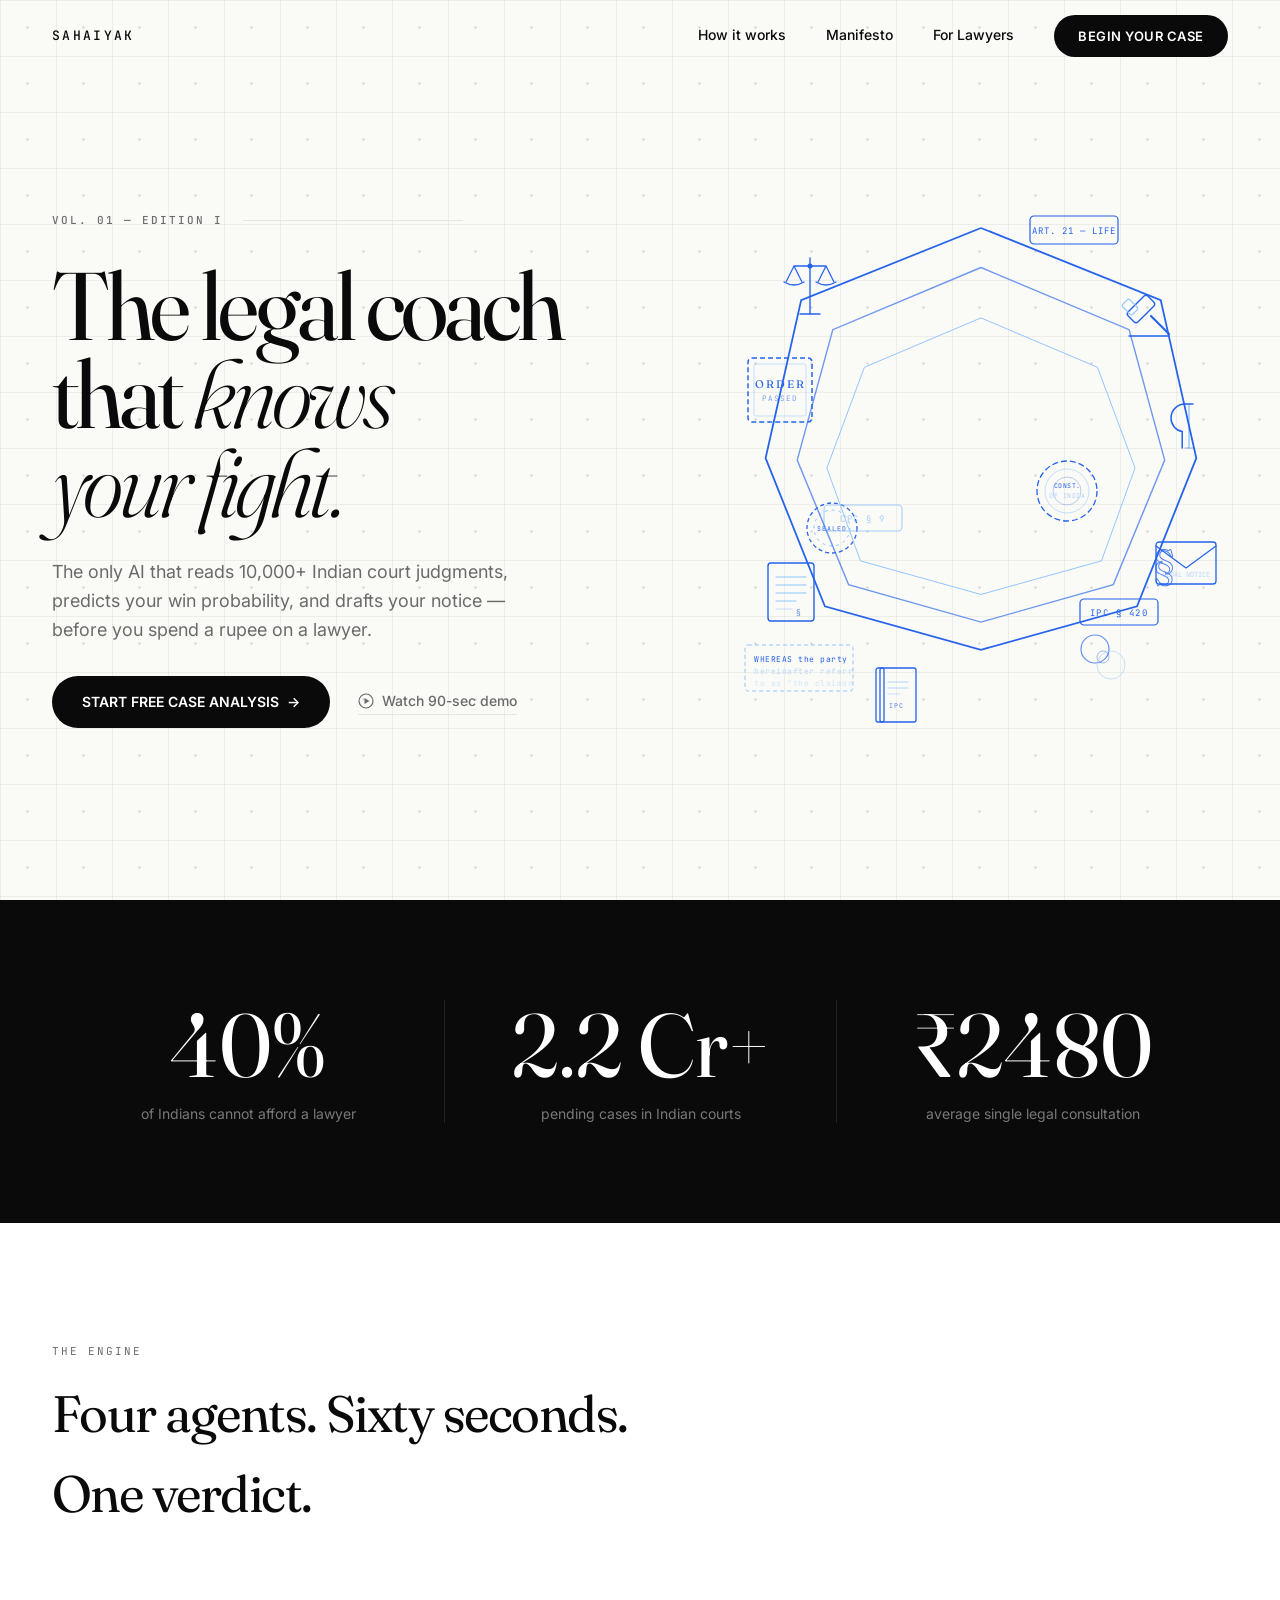
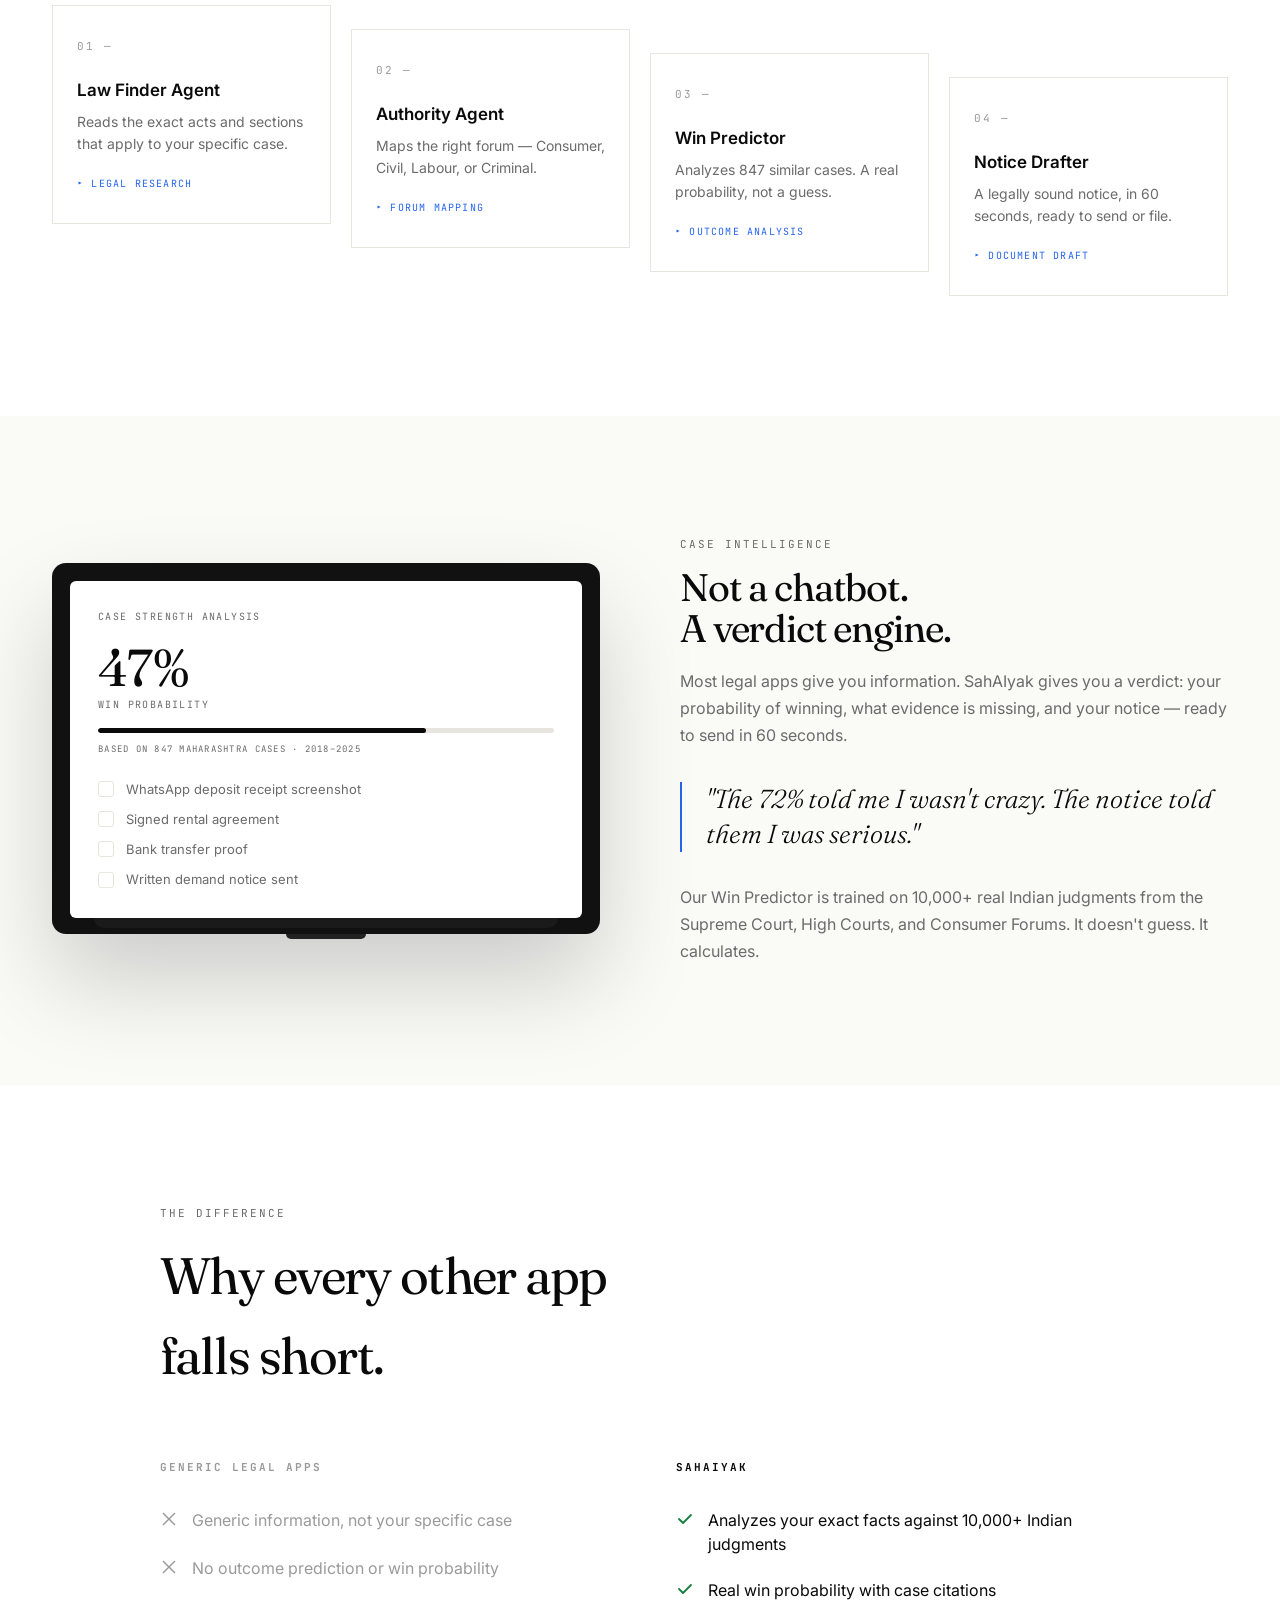
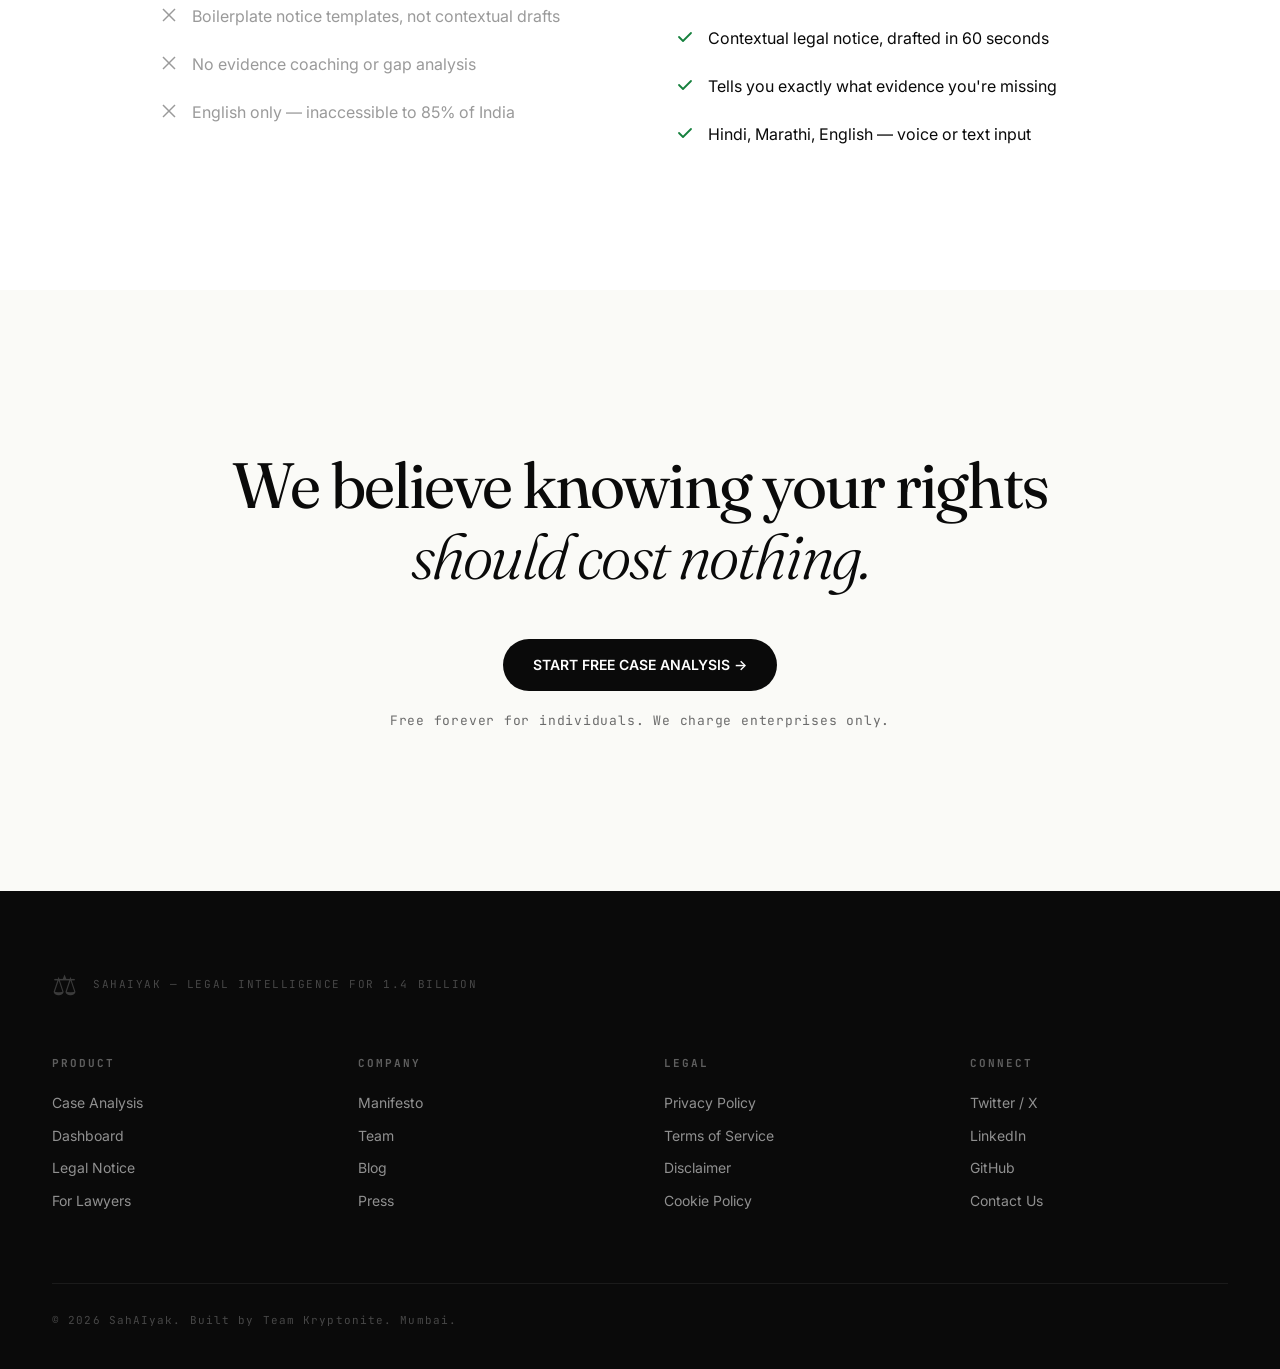
==== commit ef47bef8: "fix: resolve rupee symbol (Rs.) rendering with wrong font across all pages Added static/rupee-fix.cs" ====
--- a/screens/index.html
+++ b/screens/index.html
@@ -255,6 +255,7 @@
   header{padding:0 20px}nav .nav-link{display:none}
 }
 </style>
+<link rel="stylesheet" href="static/rupee-fix.css">
 </head>
 <body>
 
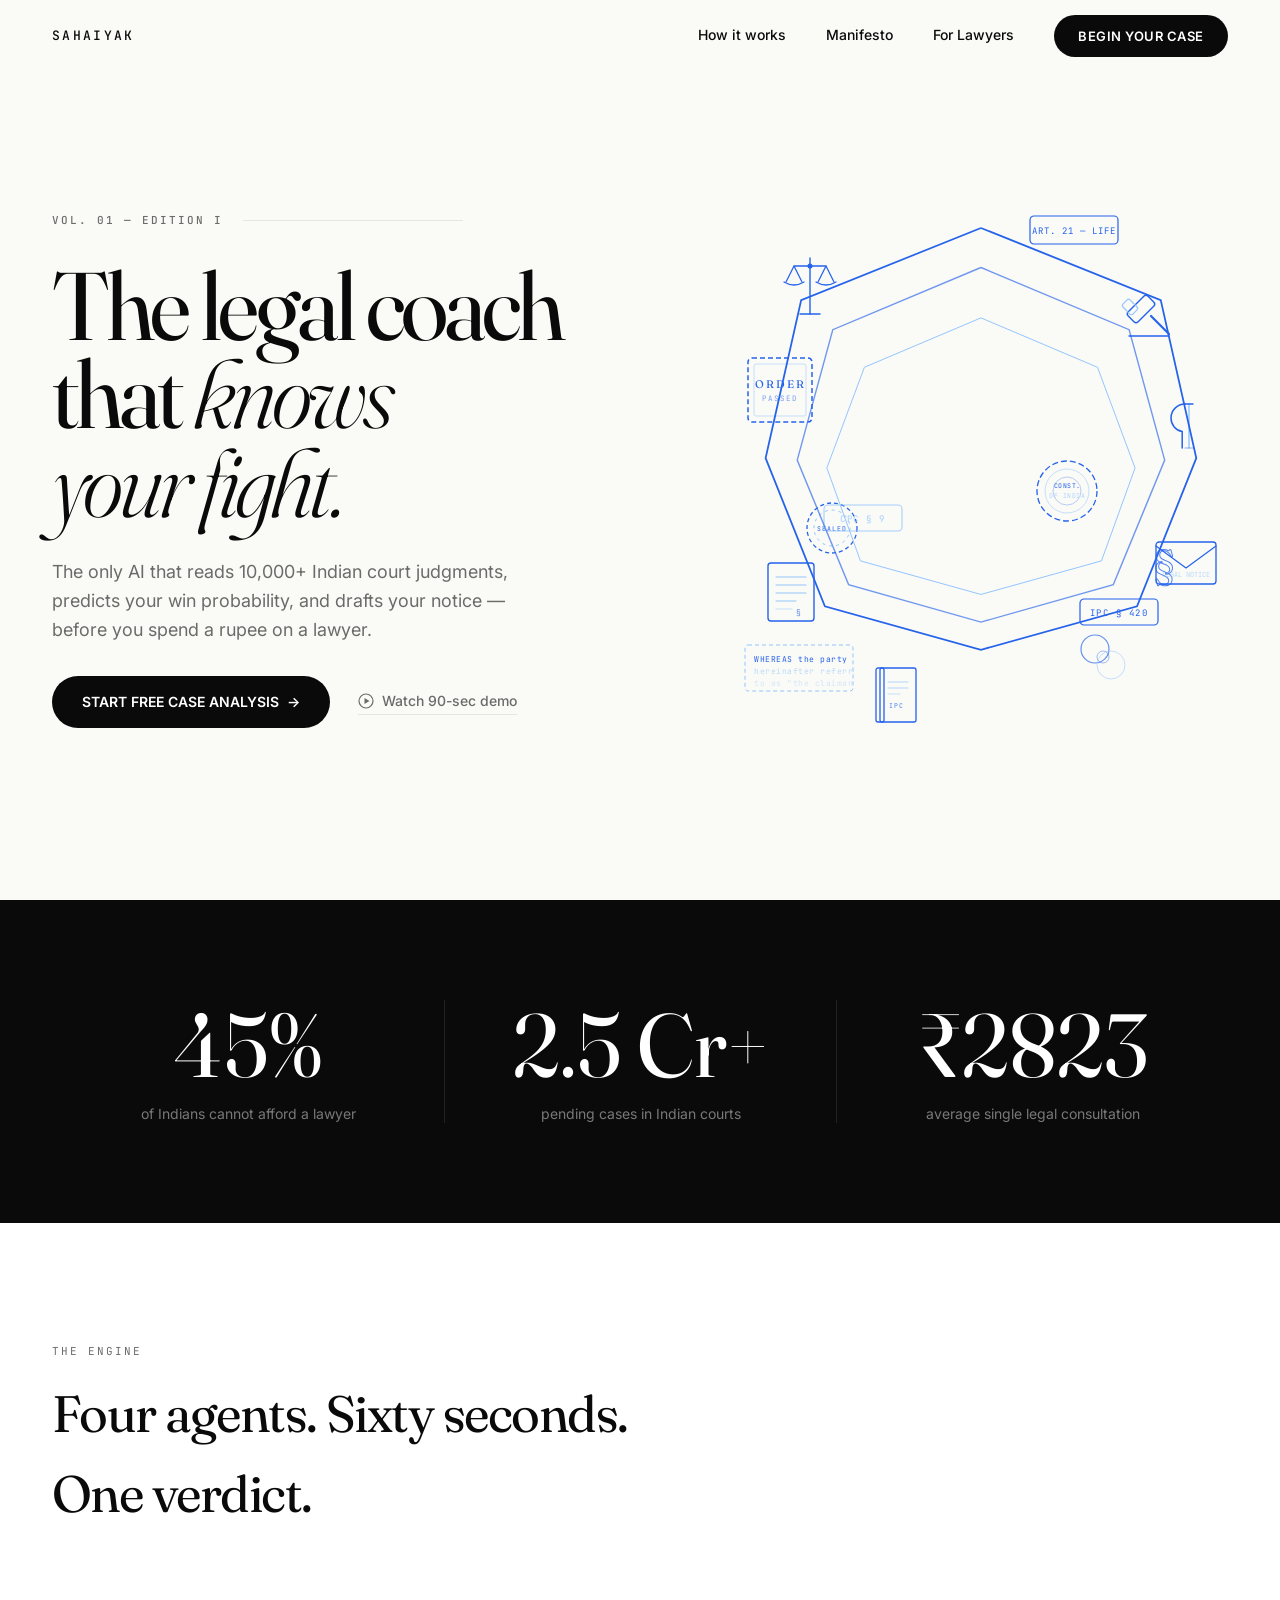
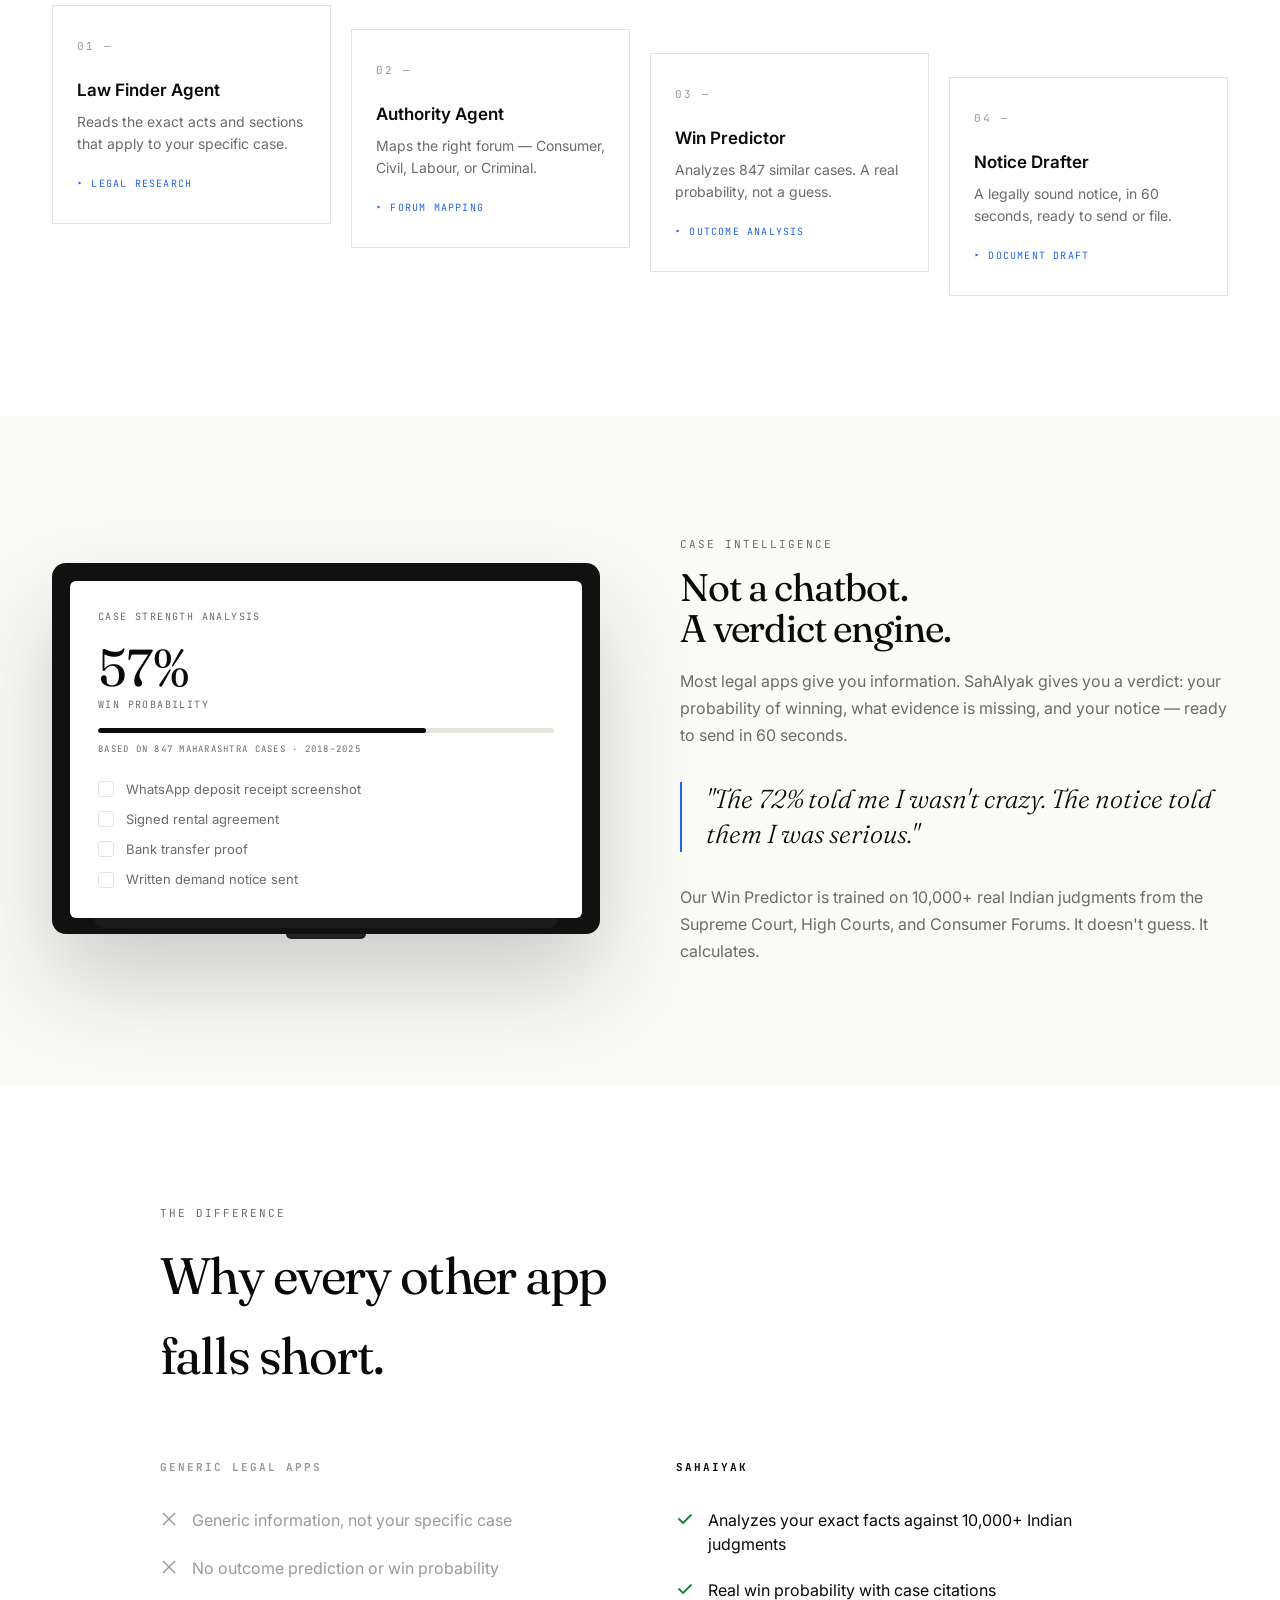
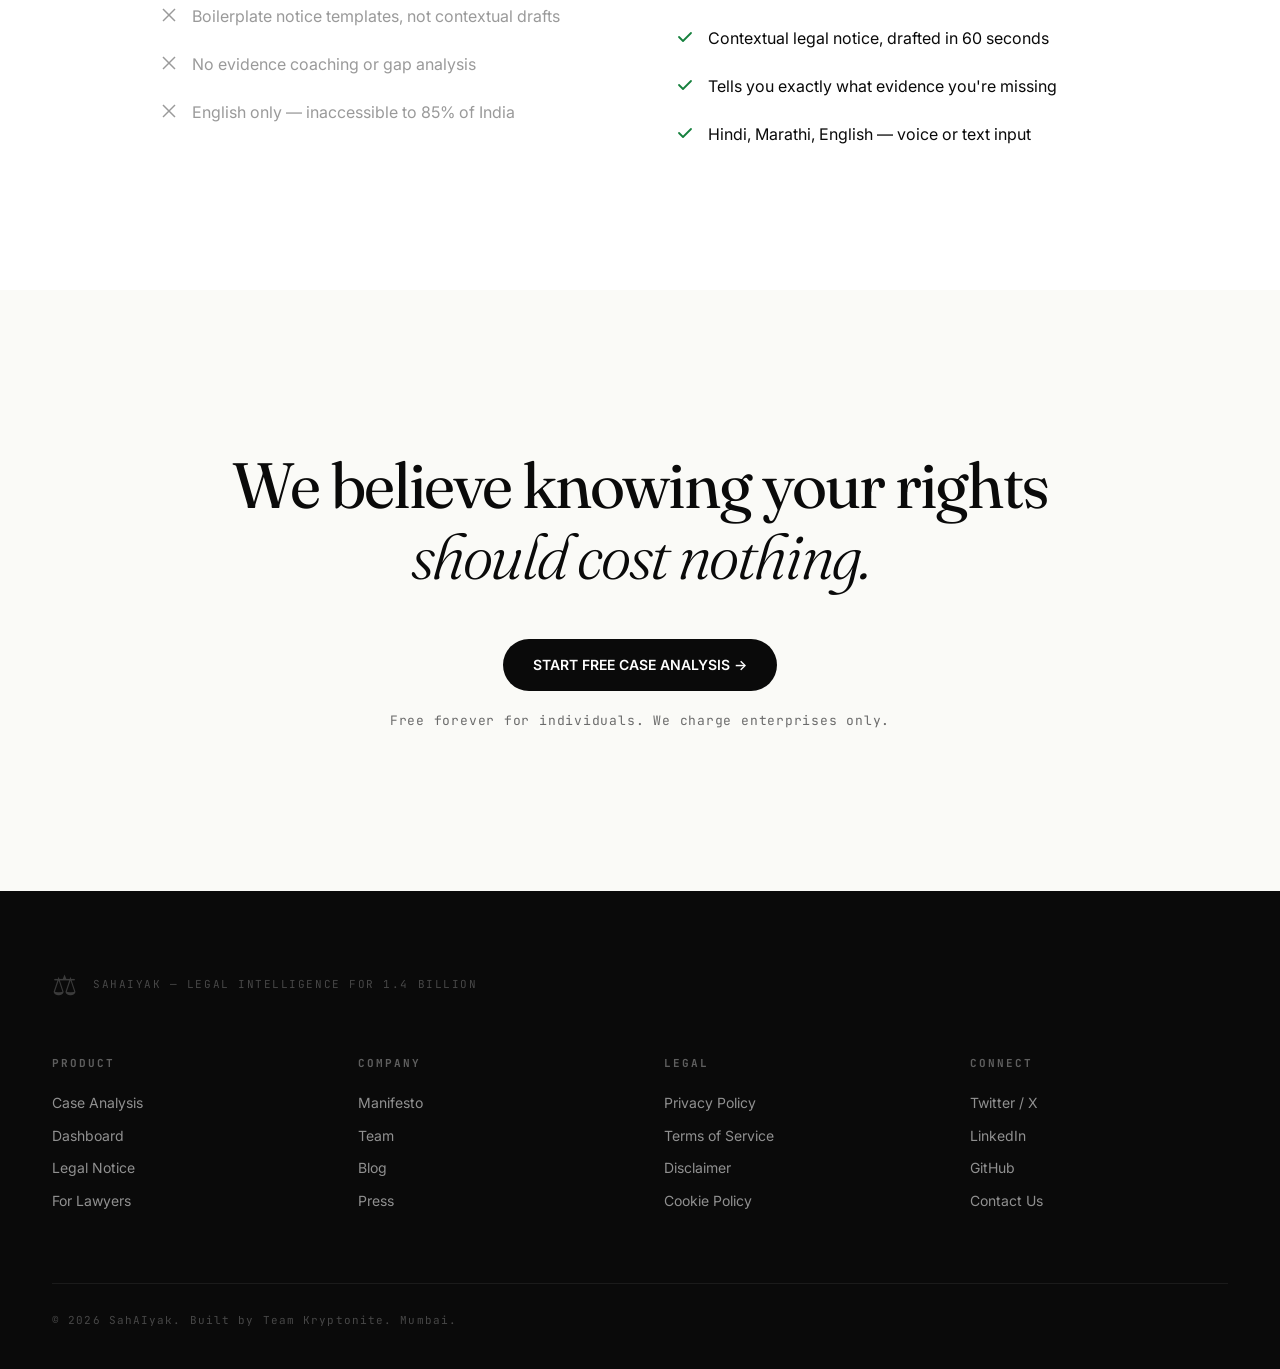
==== commit 09d0cde5: "style: remove all dot/grid background patterns from every page Strip linear-gradient + radial-gradie" ====
--- a/screens/index.html
+++ b/screens/index.html
@@ -19,8 +19,6 @@
 body{
   font-family:'Inter',sans-serif;background:var(--paper);color:var(--ink);
   font-size:17px;line-height:1.55;overflow-x:hidden;
-  background-image:radial-gradient(circle, rgba(10,10,10,.14) 1px, transparent 1px);
-  background-size:28px 28px;
 }
 
 /* ── HEADER ── */
@@ -69,37 +67,9 @@
 .btn-ghost{font-size:14px;color:var(--mute);text-decoration:none;font-weight:500;display:inline-flex;align-items:center;gap:8px;border-bottom:1px solid var(--rule);padding-bottom:2px;transition:color .2s,border-color .2s}
 .btn-ghost:hover{color:var(--ink);border-color:var(--ink)}
 
-/* ── SECTION GRID+DOT PATTERNS ── */
-.how,.demo,.compare,.mcta{
-  background-image:
-    linear-gradient(rgba(10,10,10,.055) 1px, transparent 1px),
-    linear-gradient(90deg, rgba(10,10,10,.055) 1px, transparent 1px),
-    radial-gradient(circle, rgba(10,10,10,.18) 1.5px, transparent 1.5px);
-  background-size:56px 56px, 56px 56px, 56px 56px;
-  background-position:0 0, 0 0, -0.5px -0.5px;
-}
-.nums,footer{
-  background-image:
-    linear-gradient(rgba(255,255,255,.05) 1px, transparent 1px),
-    linear-gradient(90deg, rgba(255,255,255,.05) 1px, transparent 1px),
-    radial-gradient(circle, rgba(255,255,255,.14) 1.5px, transparent 1.5px);
-  background-size:56px 56px, 56px 56px, 56px 56px;
-  background-position:0 0, 0 0, -0.5px -0.5px;
-}
 
 /* ── EDITORIAL SPINE — REMOVED ── */
 
-/* ── DOT GRID BACKGROUND ── */
-body{
-  font-family:'Inter',sans-serif;background:var(--paper);color:var(--ink);
-  font-size:17px;line-height:1.55;overflow-x:hidden;
-  background-image:
-    linear-gradient(rgba(10,10,10,.055) 1px, transparent 1px),
-    linear-gradient(90deg, rgba(10,10,10,.055) 1px, transparent 1px),
-    radial-gradient(circle, rgba(10,10,10,.18) 1.5px, transparent 1.5px);
-  background-size:56px 56px, 56px 56px, 56px 56px;
-  background-position:0 0, 0 0, -0.5px -0.5px;
-}
 html{scroll-behavior:smooth}
 
 /* ── HERO ILLUSTRATION ── */
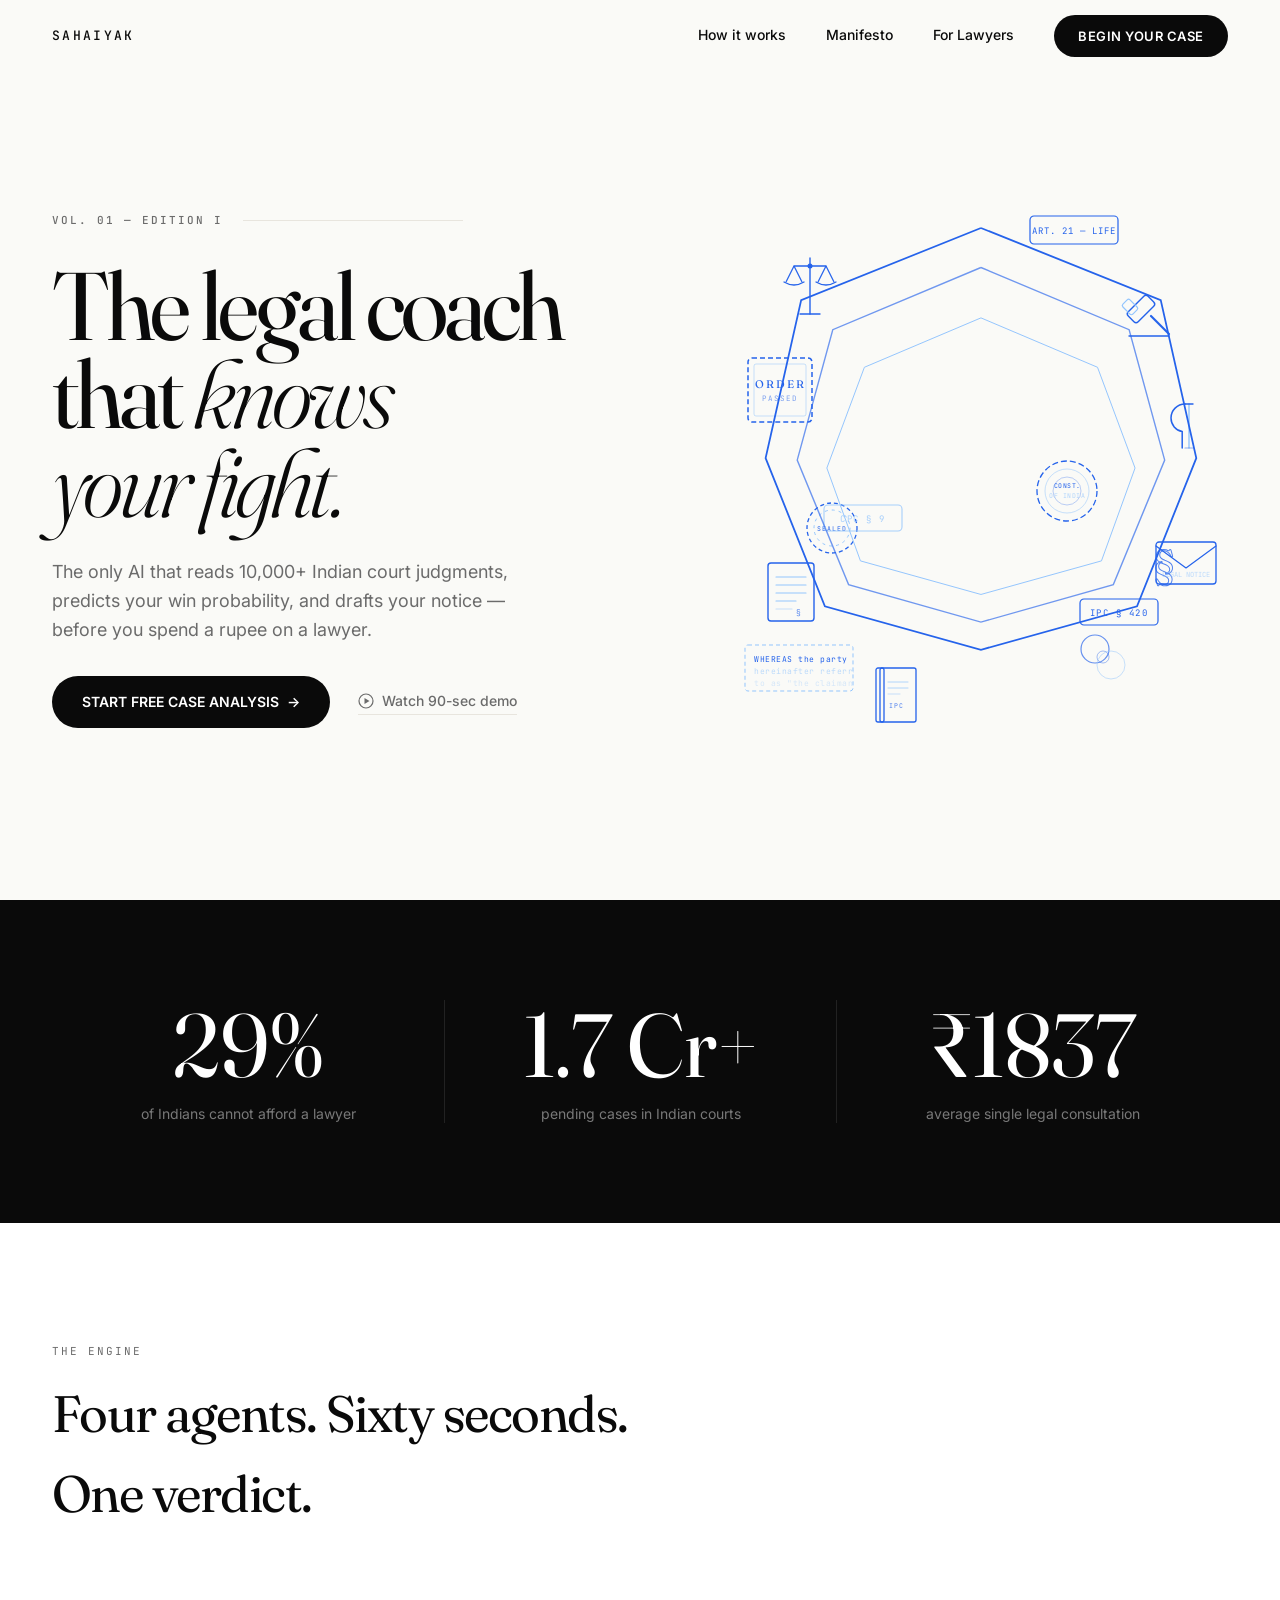
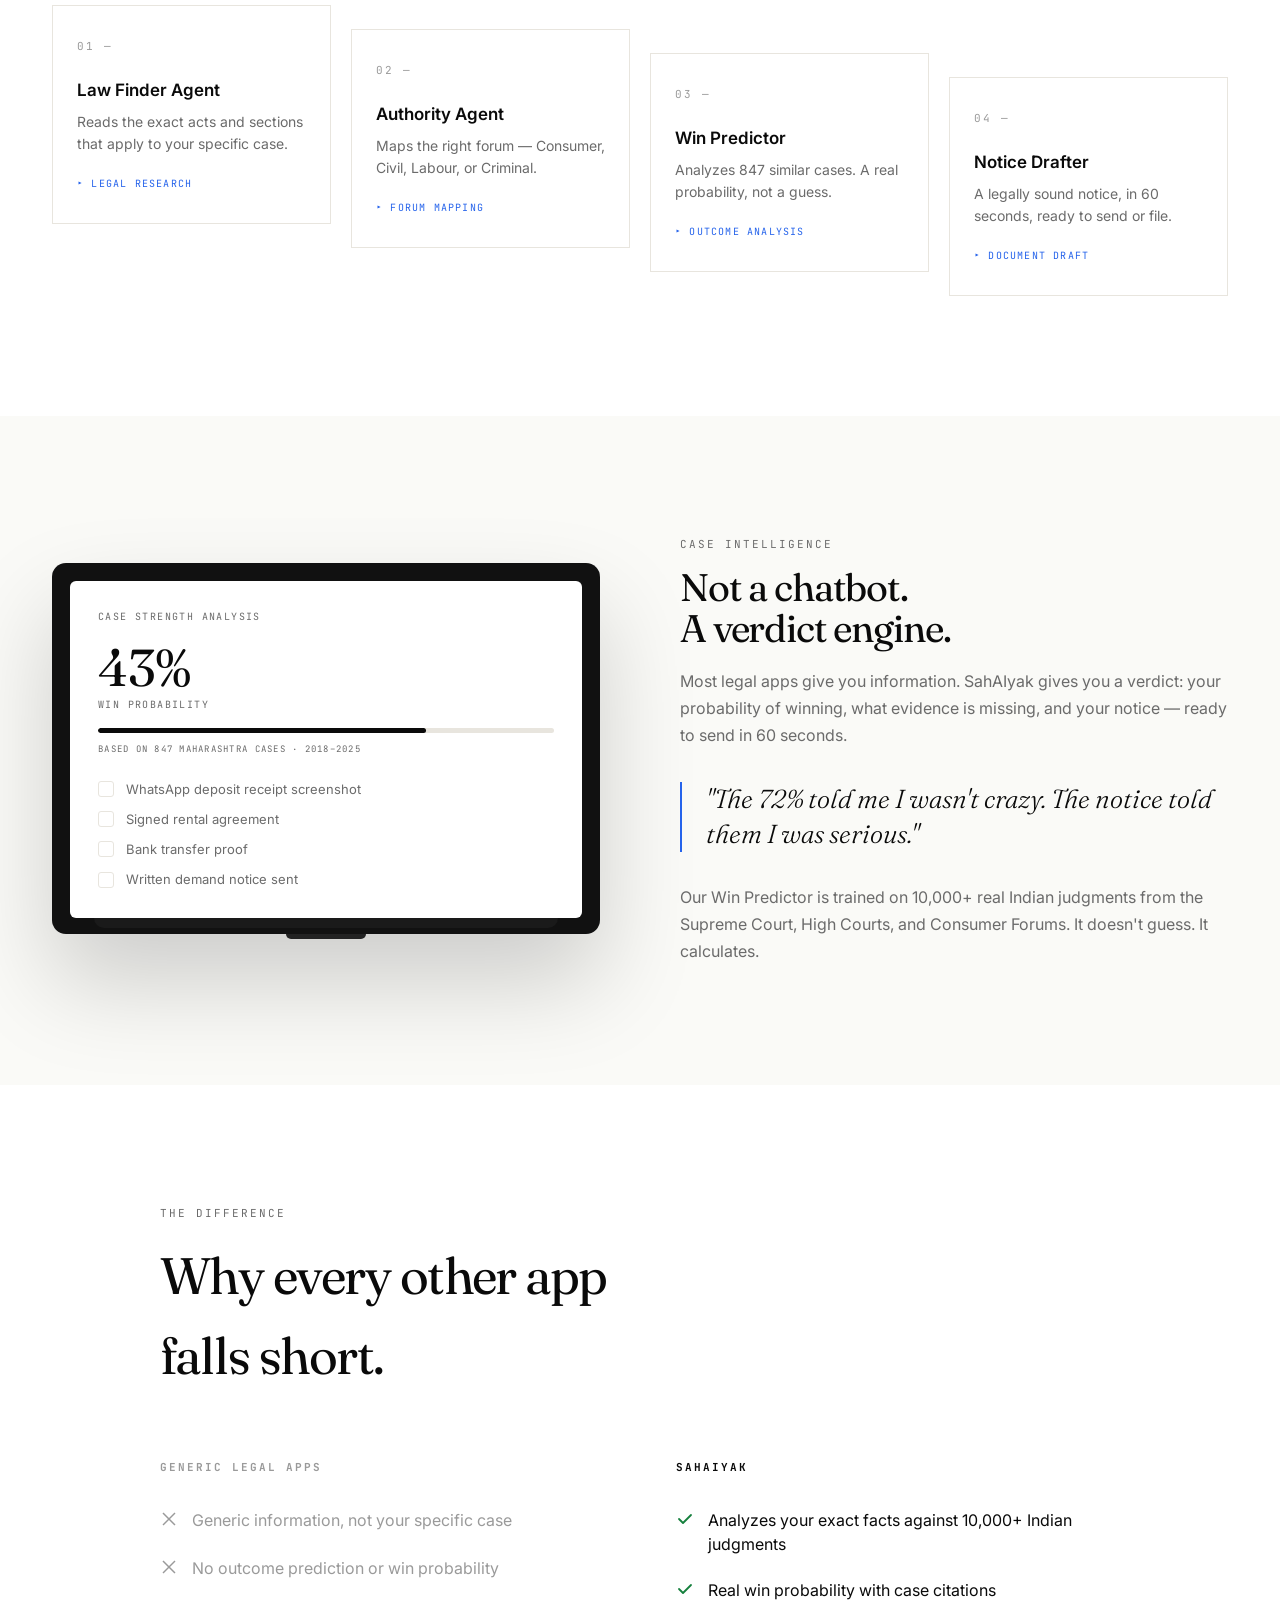
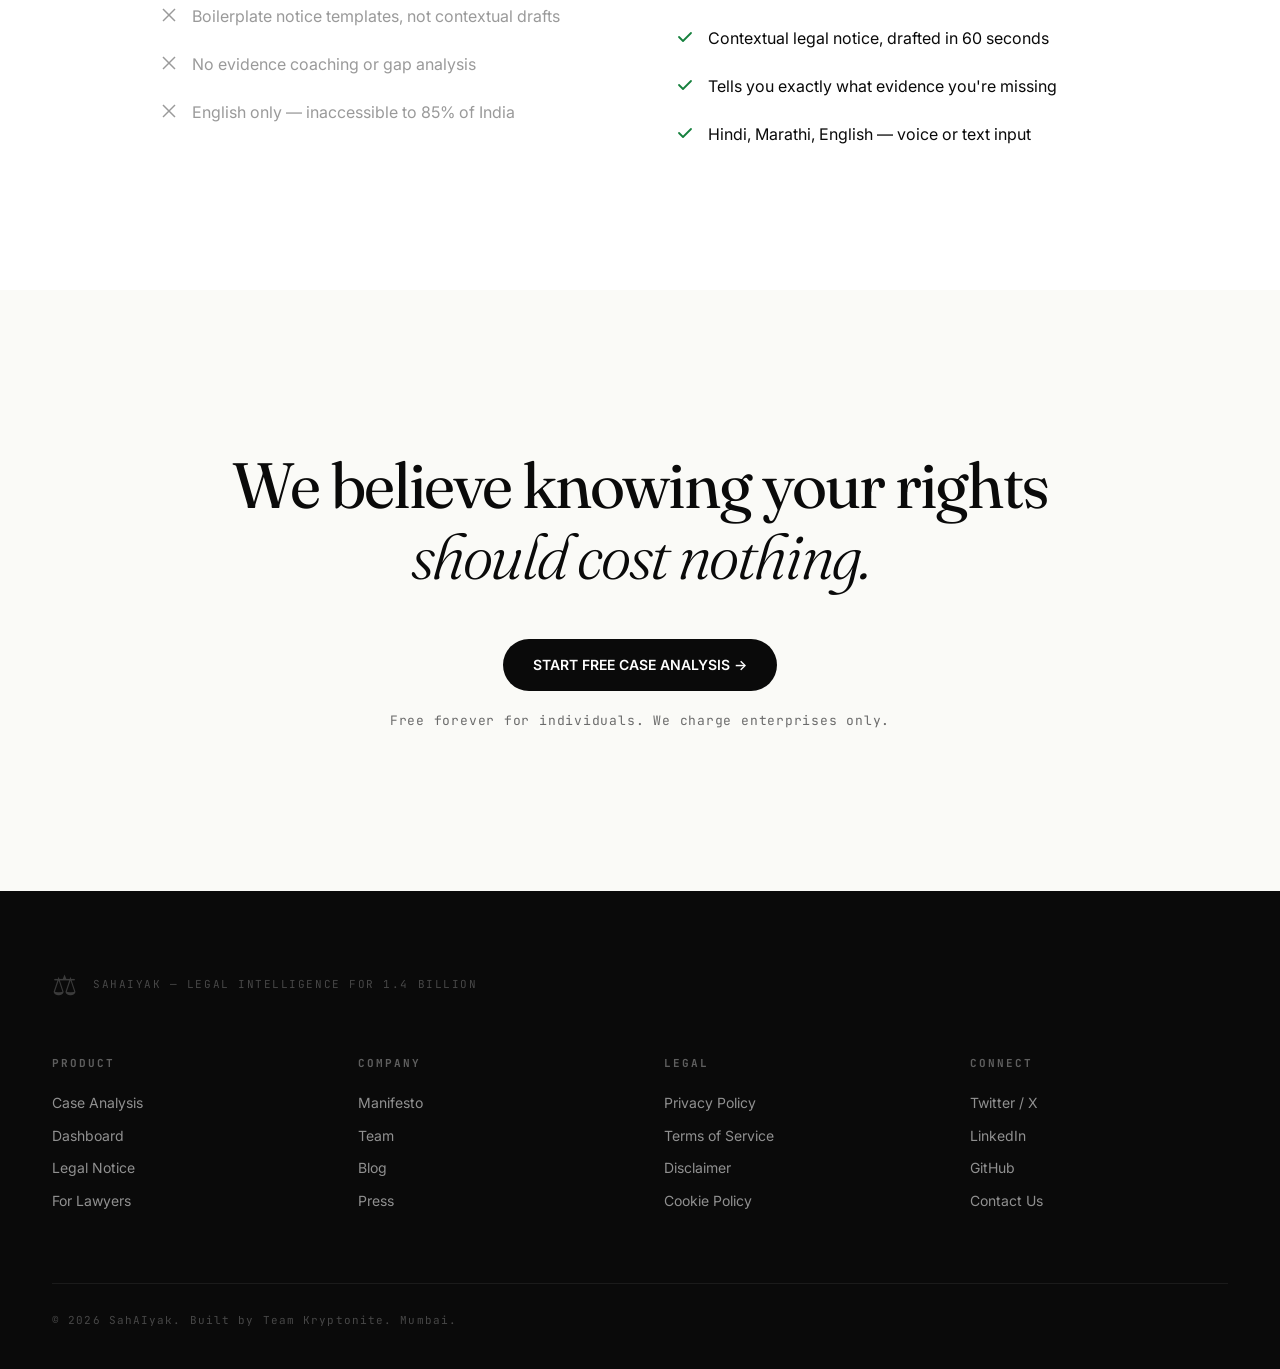
==== commit 6c09a3e3: "fix: floating benchmark elements animate only once on landing page Changed all float-* animation ite" ====
--- a/screens/index.html
+++ b/screens/index.html
@@ -93,22 +93,22 @@
 @keyframes float-d{0%,100%{transform:translateY(0px) rotate(0deg)}30%{transform:translateY(-8px) rotate(-3deg)}70%{transform:translateY(-16px) rotate(2deg)}}
 @keyframes drift-in{from{opacity:0;transform:translateY(20px)}to{opacity:1;transform:translateY(0)}}
 
-.el-scales{top:12%;left:8%;animation:float-a 7s ease-in-out infinite, drift-in .8s ease forwards .5s;opacity:0}
-.el-gavel{top:18%;right:10%;animation:float-b 9s ease-in-out infinite, drift-in .8s ease forwards .8s;opacity:0}
-.el-doc{bottom:22%;left:6%;animation:float-c 11s ease-in-out infinite, drift-in .8s ease forwards 1s;opacity:0}
-.el-section{bottom:28%;right:8%;animation:float-d 8s ease-in-out infinite, drift-in .8s ease forwards .7s;opacity:0}
-.el-stamp{top:55%;left:14%;animation:float-b 10s ease-in-out infinite, drift-in .8s ease forwards 1.2s;opacity:0}
-.el-ipc{top:72%;right:14%;animation:float-a 12s ease-in-out infinite, drift-in .8s ease forwards 1.4s;opacity:0}
-.el-para{top:38%;right:5%;animation:float-c 9s ease-in-out infinite, drift-in .8s ease forwards .6s;opacity:0}
-.el-ring{bottom:12%;right:20%;animation:float-d 13s ease-in-out infinite, drift-in .8s ease forwards 1.6s;opacity:0}
+.el-scales{top:12%;left:8%;animation:float-a 7s ease-in-out 1, drift-in .8s ease forwards .5s;opacity:0}
+.el-gavel{top:18%;right:10%;animation:float-b 9s ease-in-out 1, drift-in .8s ease forwards .8s;opacity:0}
+.el-doc{bottom:22%;left:6%;animation:float-c 11s ease-in-out 1, drift-in .8s ease forwards 1s;opacity:0}
+.el-section{bottom:28%;right:8%;animation:float-d 8s ease-in-out 1, drift-in .8s ease forwards .7s;opacity:0}
+.el-stamp{top:55%;left:14%;animation:float-b 10s ease-in-out 1, drift-in .8s ease forwards 1.2s;opacity:0}
+.el-ipc{top:72%;right:14%;animation:float-a 12s ease-in-out 1, drift-in .8s ease forwards 1.4s;opacity:0}
+.el-para{top:38%;right:5%;animation:float-c 9s ease-in-out 1, drift-in .8s ease forwards .6s;opacity:0}
+.el-ring{bottom:12%;right:20%;animation:float-d 13s ease-in-out 1, drift-in .8s ease forwards 1.6s;opacity:0}
 /* new elements */
-.el-art21{top:6%;right:22%;animation:float-b 10s ease-in-out infinite, drift-in .8s ease forwards 1.8s;opacity:0}
-.el-whereas{top:80%;left:2%;animation:float-a 14s ease-in-out infinite, drift-in .8s ease forwards 2s;opacity:0}
-.el-order{top:30%;left:2%;animation:float-c 11s ease-in-out infinite, drift-in .8s ease forwards 1.1s;opacity:0}
-.el-book{bottom:5%;left:28%;animation:float-b 8s ease-in-out infinite, drift-in .8s ease forwards 1.3s;opacity:0}
-.el-env{top:62%;right:2%;animation:float-d 10s ease-in-out infinite, drift-in .8s ease forwards .9s;opacity:0}
-.el-cpc{bottom:38%;left:18%;animation:float-a 9s ease-in-out infinite, drift-in .8s ease forwards 1.5s;opacity:0}
-.el-const{top:48%;right:26%;animation:float-c 12s ease-in-out infinite, drift-in .8s ease forwards 1.7s;opacity:0}
+.el-art21{top:6%;right:22%;animation:float-b 10s ease-in-out 1, drift-in .8s ease forwards 1.8s;opacity:0}
+.el-whereas{top:80%;left:2%;animation:float-a 14s ease-in-out 1, drift-in .8s ease forwards 2s;opacity:0}
+.el-order{top:30%;left:2%;animation:float-c 11s ease-in-out 1, drift-in .8s ease forwards 1.1s;opacity:0}
+.el-book{bottom:5%;left:28%;animation:float-b 8s ease-in-out 1, drift-in .8s ease forwards 1.3s;opacity:0}
+.el-env{top:62%;right:2%;animation:float-d 10s ease-in-out 1, drift-in .8s ease forwards .9s;opacity:0}
+.el-cpc{bottom:38%;left:18%;animation:float-a 9s ease-in-out 1, drift-in .8s ease forwards 1.5s;opacity:0}
+.el-const{top:48%;right:26%;animation:float-c 12s ease-in-out 1, drift-in .8s ease forwards 1.7s;opacity:0}
 
 /* ── NUMBERS ── */
 .nums{background:var(--ink);padding:100px 52px}
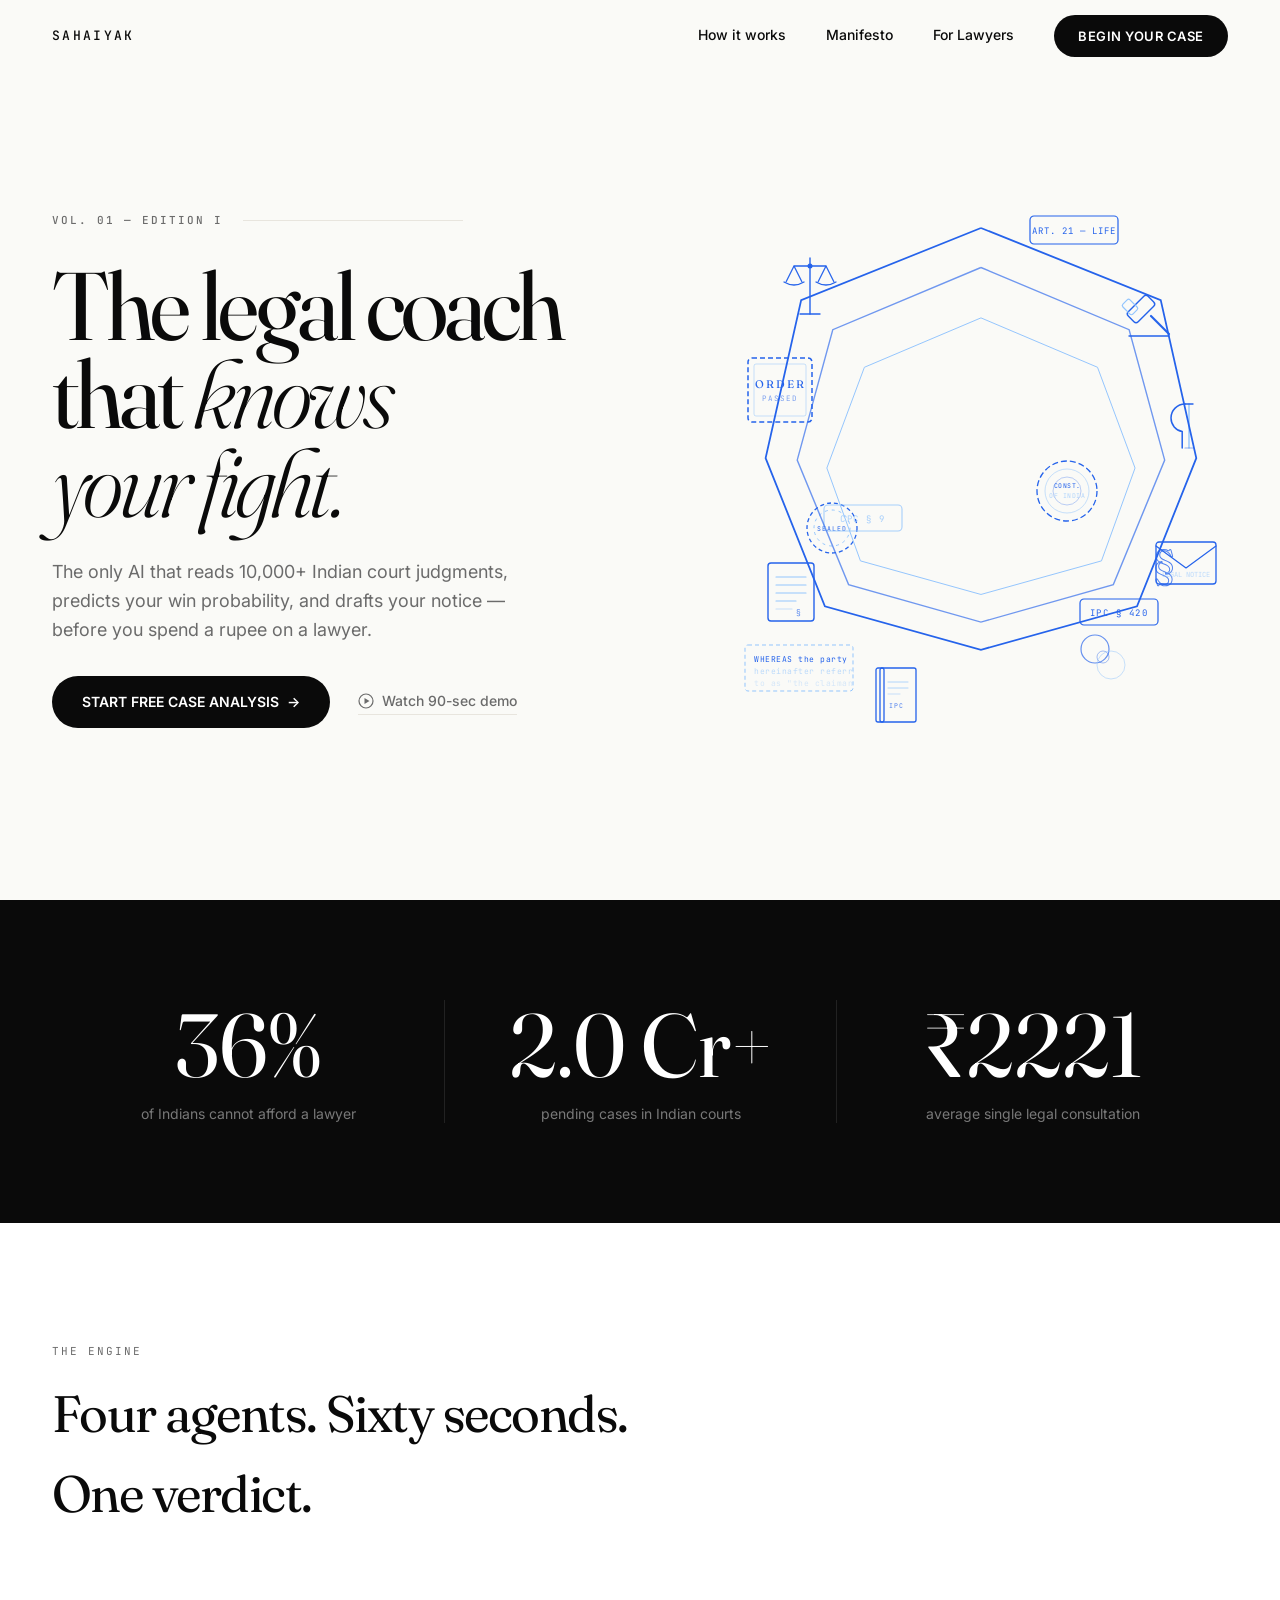
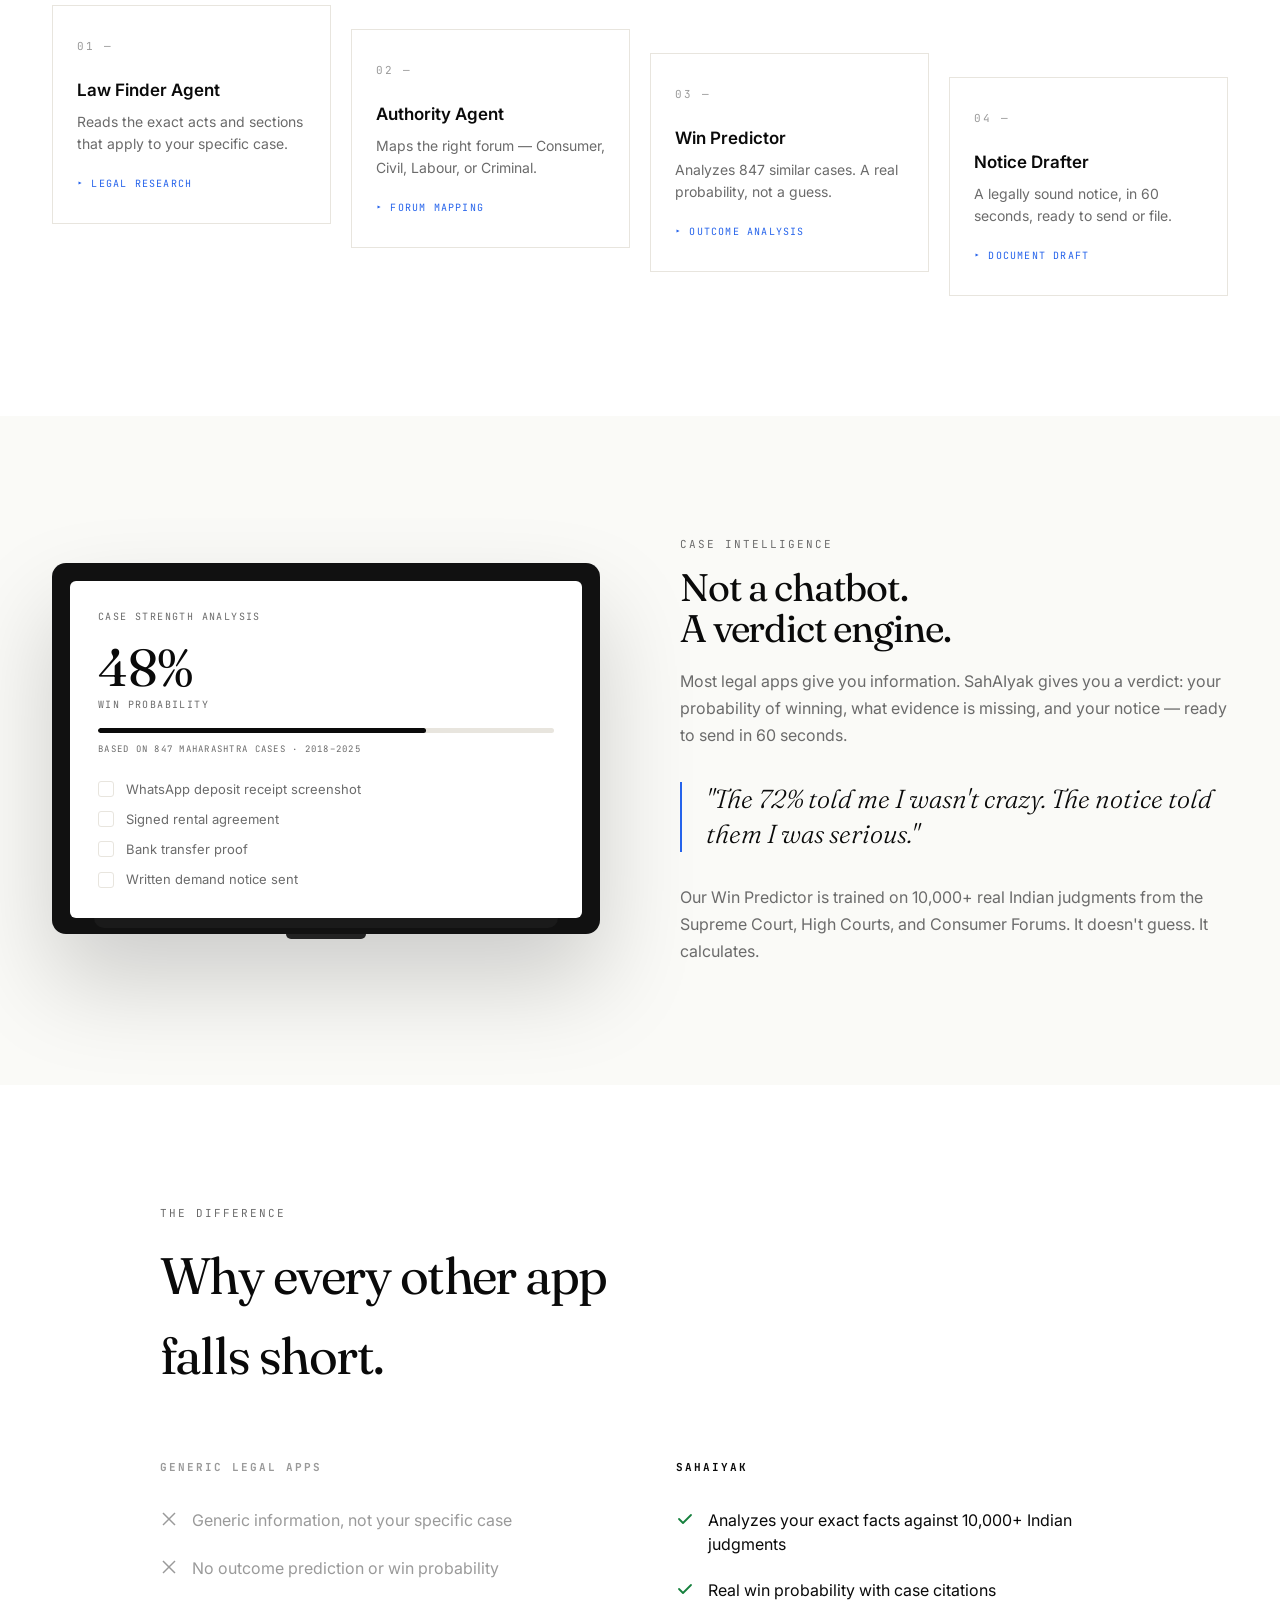
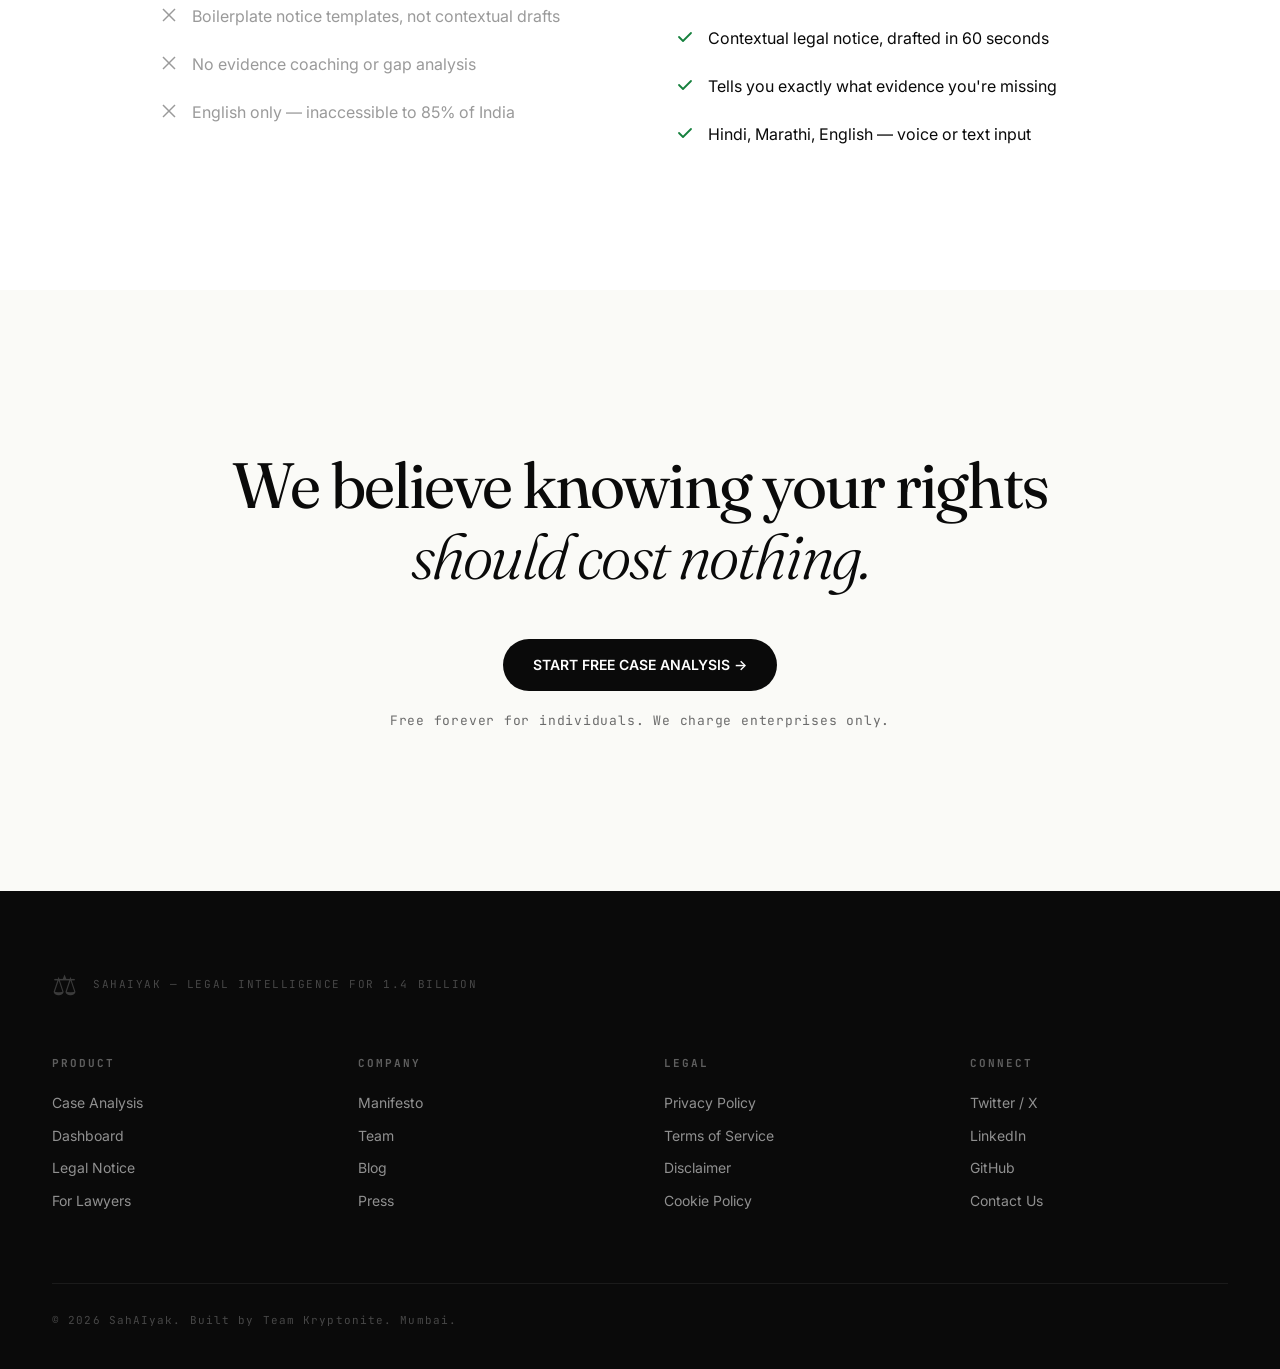
==== commit 66d33af3: "fix: benchmark elements drift in once then stay perfectly still" ====
--- a/screens/index.html
+++ b/screens/index.html
@@ -87,28 +87,23 @@
 .legal-el{position:absolute;pointer-events:none;opacity:0;will-change:transform,opacity}
 .legal-el.loaded{opacity:1}
 
-@keyframes float-a{0%,100%{transform:translateY(0px) rotate(0deg)}33%{transform:translateY(-14px) rotate(2deg)}66%{transform:translateY(-6px) rotate(-1.5deg)}}
-@keyframes float-b{0%,100%{transform:translateY(0px) rotate(0deg)}40%{transform:translateY(-10px) rotate(-2deg)}75%{transform:translateY(-18px) rotate(1deg)}}
-@keyframes float-c{0%,100%{transform:translateY(0px) rotate(0deg)}50%{transform:translateY(-20px) rotate(3deg)}}
-@keyframes float-d{0%,100%{transform:translateY(0px) rotate(0deg)}30%{transform:translateY(-8px) rotate(-3deg)}70%{transform:translateY(-16px) rotate(2deg)}}
 @keyframes drift-in{from{opacity:0;transform:translateY(20px)}to{opacity:1;transform:translateY(0)}}
 
-.el-scales{top:12%;left:8%;animation:float-a 7s ease-in-out 1, drift-in .8s ease forwards .5s;opacity:0}
-.el-gavel{top:18%;right:10%;animation:float-b 9s ease-in-out 1, drift-in .8s ease forwards .8s;opacity:0}
-.el-doc{bottom:22%;left:6%;animation:float-c 11s ease-in-out 1, drift-in .8s ease forwards 1s;opacity:0}
-.el-section{bottom:28%;right:8%;animation:float-d 8s ease-in-out 1, drift-in .8s ease forwards .7s;opacity:0}
-.el-stamp{top:55%;left:14%;animation:float-b 10s ease-in-out 1, drift-in .8s ease forwards 1.2s;opacity:0}
-.el-ipc{top:72%;right:14%;animation:float-a 12s ease-in-out 1, drift-in .8s ease forwards 1.4s;opacity:0}
-.el-para{top:38%;right:5%;animation:float-c 9s ease-in-out 1, drift-in .8s ease forwards .6s;opacity:0}
-.el-ring{bottom:12%;right:20%;animation:float-d 13s ease-in-out 1, drift-in .8s ease forwards 1.6s;opacity:0}
-/* new elements */
-.el-art21{top:6%;right:22%;animation:float-b 10s ease-in-out 1, drift-in .8s ease forwards 1.8s;opacity:0}
-.el-whereas{top:80%;left:2%;animation:float-a 14s ease-in-out 1, drift-in .8s ease forwards 2s;opacity:0}
-.el-order{top:30%;left:2%;animation:float-c 11s ease-in-out 1, drift-in .8s ease forwards 1.1s;opacity:0}
-.el-book{bottom:5%;left:28%;animation:float-b 8s ease-in-out 1, drift-in .8s ease forwards 1.3s;opacity:0}
-.el-env{top:62%;right:2%;animation:float-d 10s ease-in-out 1, drift-in .8s ease forwards .9s;opacity:0}
-.el-cpc{bottom:38%;left:18%;animation:float-a 9s ease-in-out 1, drift-in .8s ease forwards 1.5s;opacity:0}
-.el-const{top:48%;right:26%;animation:float-c 12s ease-in-out 1, drift-in .8s ease forwards 1.7s;opacity:0}
+.el-scales{top:12%;left:8%;animation:drift-in .8s ease forwards .5s;opacity:0}
+.el-gavel{top:18%;right:10%;animation:drift-in .8s ease forwards .8s;opacity:0}
+.el-doc{bottom:22%;left:6%;animation:drift-in .8s ease forwards 1s;opacity:0}
+.el-section{bottom:28%;right:8%;animation:drift-in .8s ease forwards .7s;opacity:0}
+.el-stamp{top:55%;left:14%;animation:drift-in .8s ease forwards 1.2s;opacity:0}
+.el-ipc{top:72%;right:14%;animation:drift-in .8s ease forwards 1.4s;opacity:0}
+.el-para{top:38%;right:5%;animation:drift-in .8s ease forwards .6s;opacity:0}
+.el-ring{bottom:12%;right:20%;animation:drift-in .8s ease forwards 1.6s;opacity:0}
+.el-art21{top:6%;right:22%;animation:drift-in .8s ease forwards 1.8s;opacity:0}
+.el-whereas{top:80%;left:2%;animation:drift-in .8s ease forwards 2s;opacity:0}
+.el-order{top:30%;left:2%;animation:drift-in .8s ease forwards 1.1s;opacity:0}
+.el-book{bottom:5%;left:28%;animation:drift-in .8s ease forwards 1.3s;opacity:0}
+.el-env{top:62%;right:2%;animation:drift-in .8s ease forwards .9s;opacity:0}
+.el-cpc{bottom:38%;left:18%;animation:drift-in .8s ease forwards 1.5s;opacity:0}
+.el-const{top:48%;right:26%;animation:drift-in .8s ease forwards 1.7s;opacity:0}
 
 /* ── NUMBERS ── */
 .nums{background:var(--ink);padding:100px 52px}
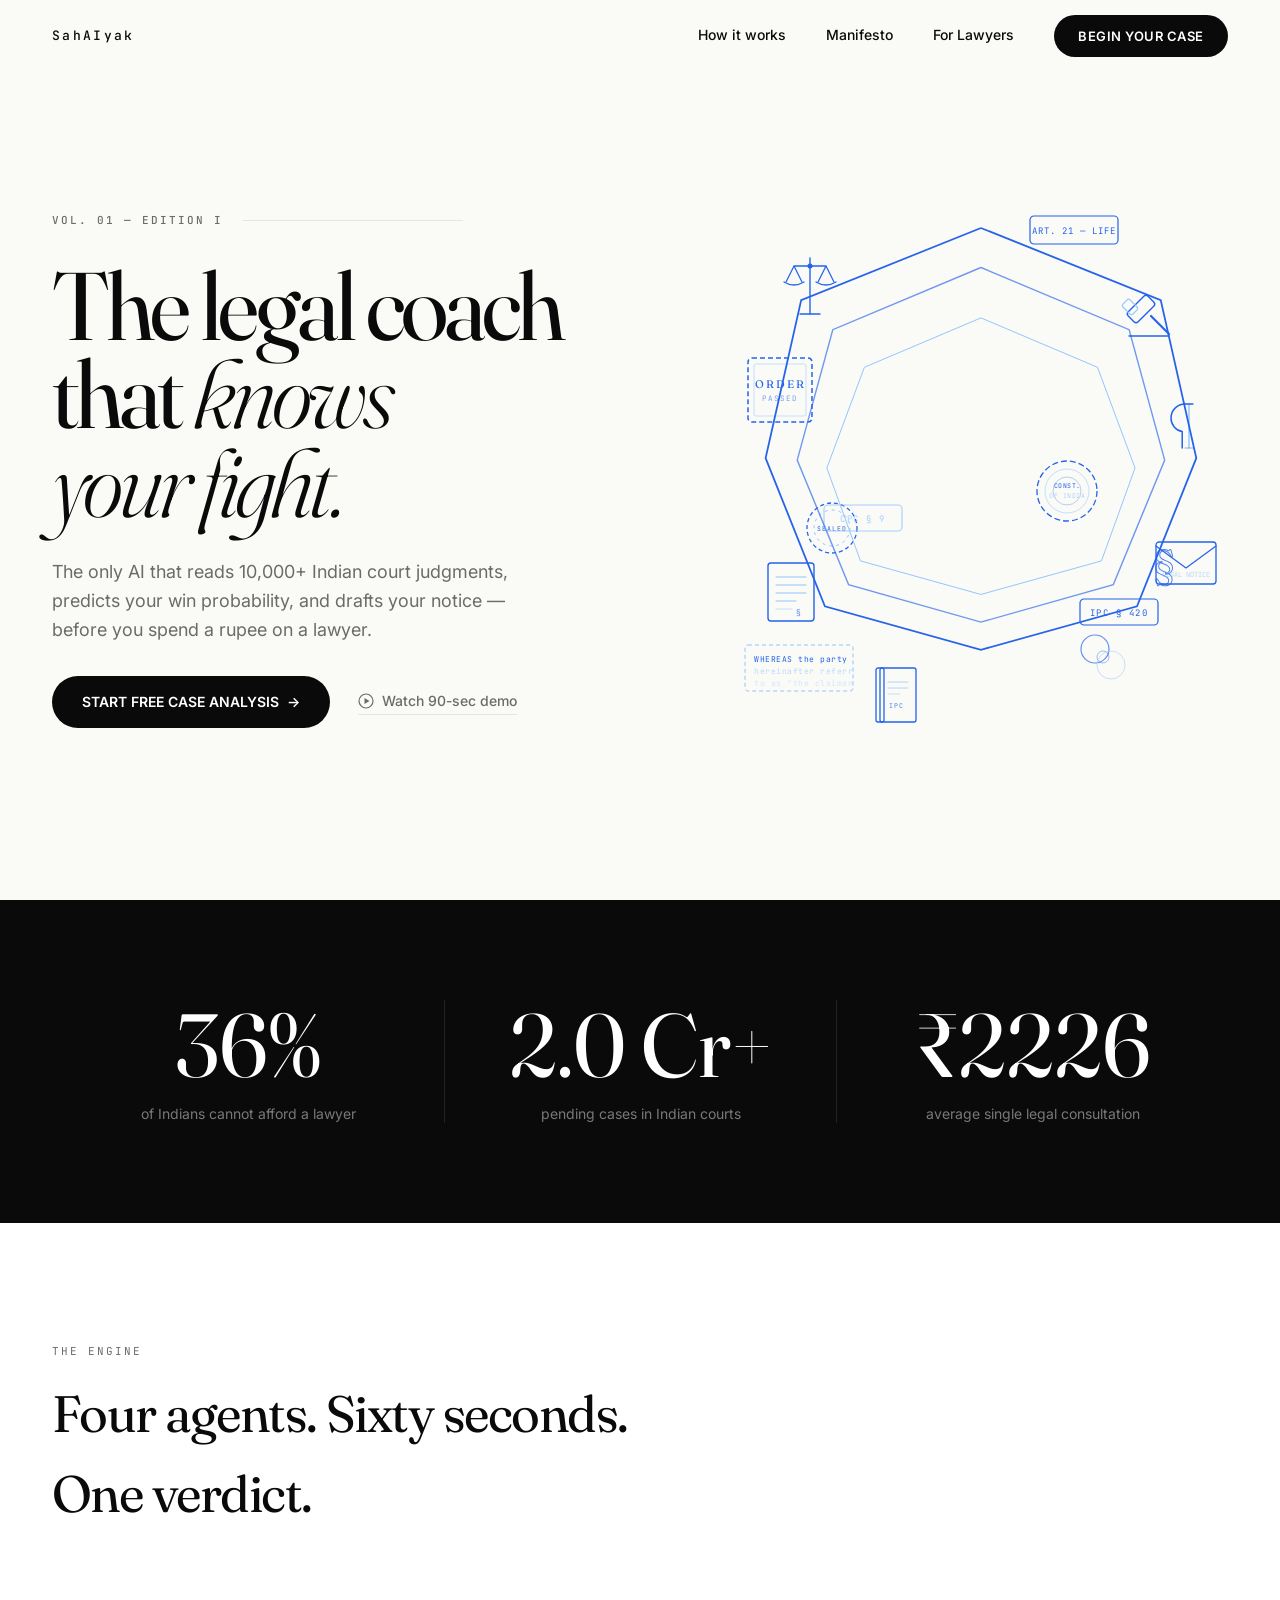
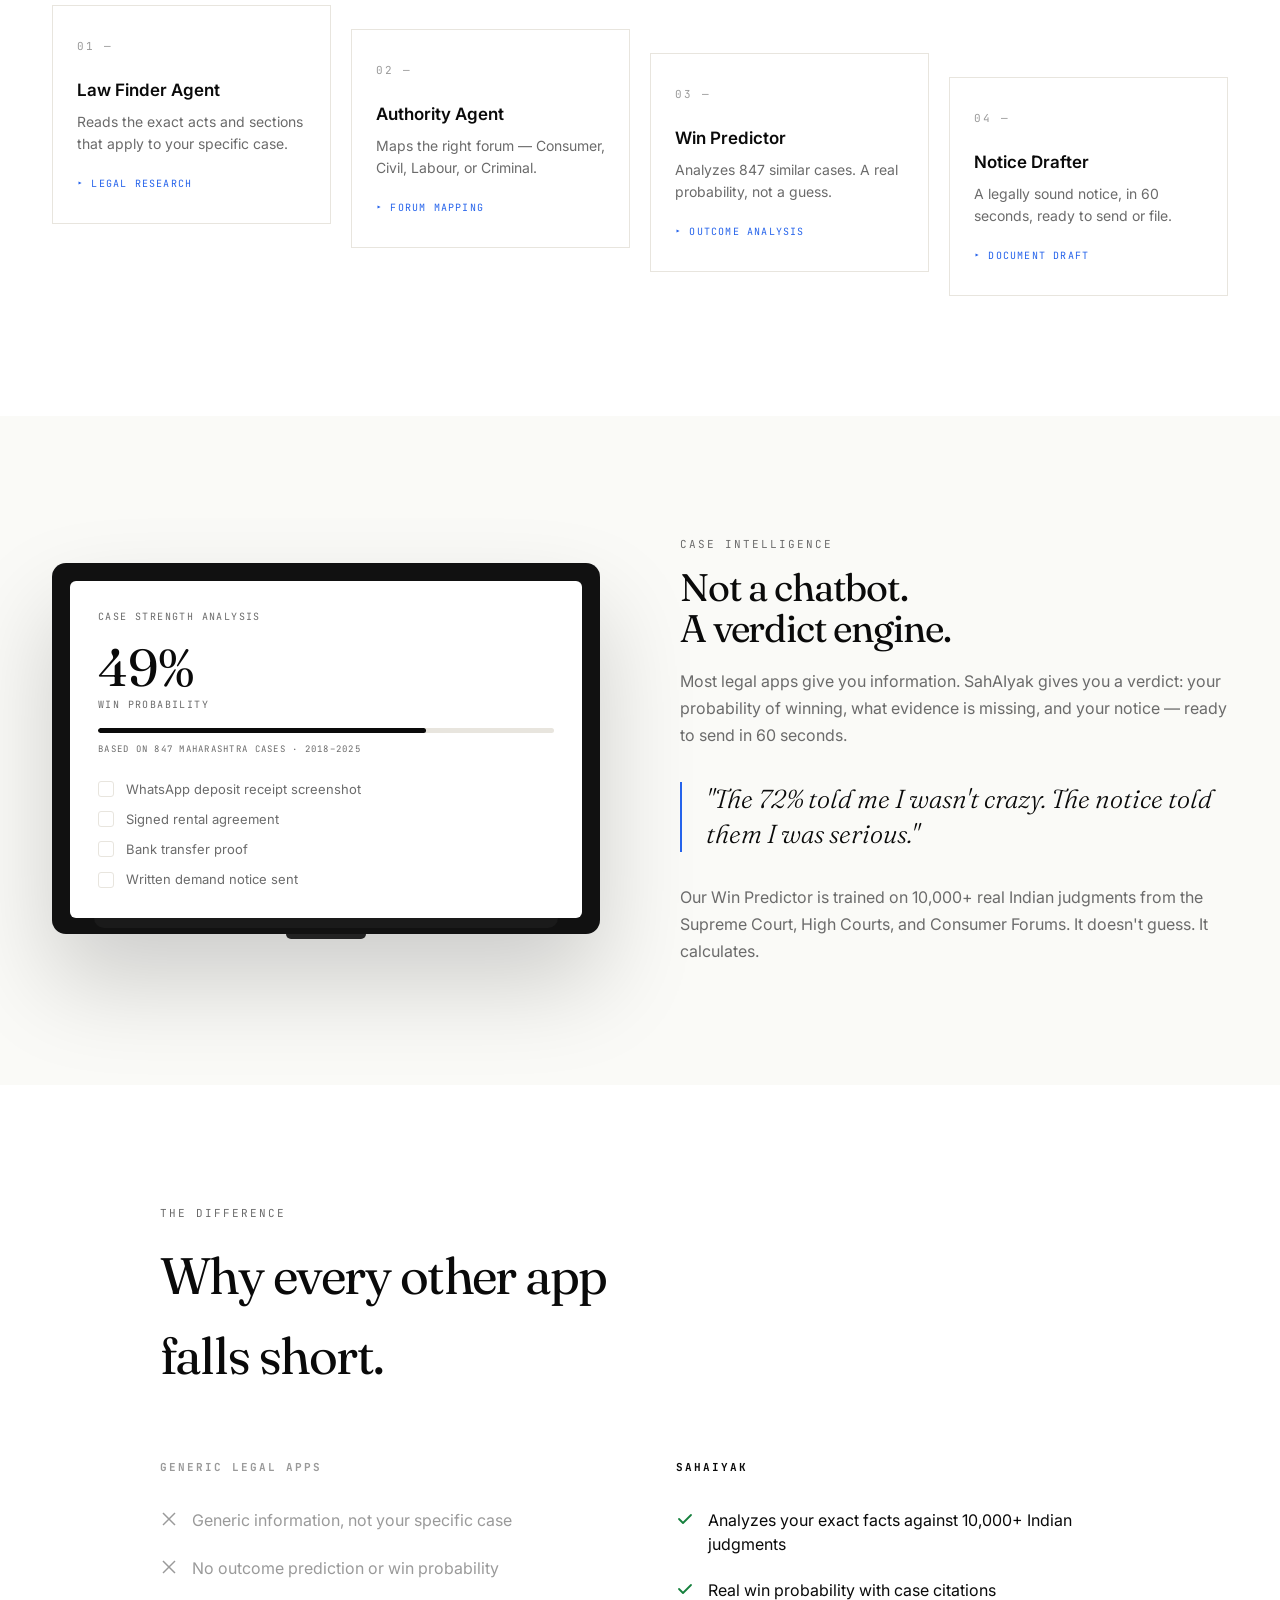
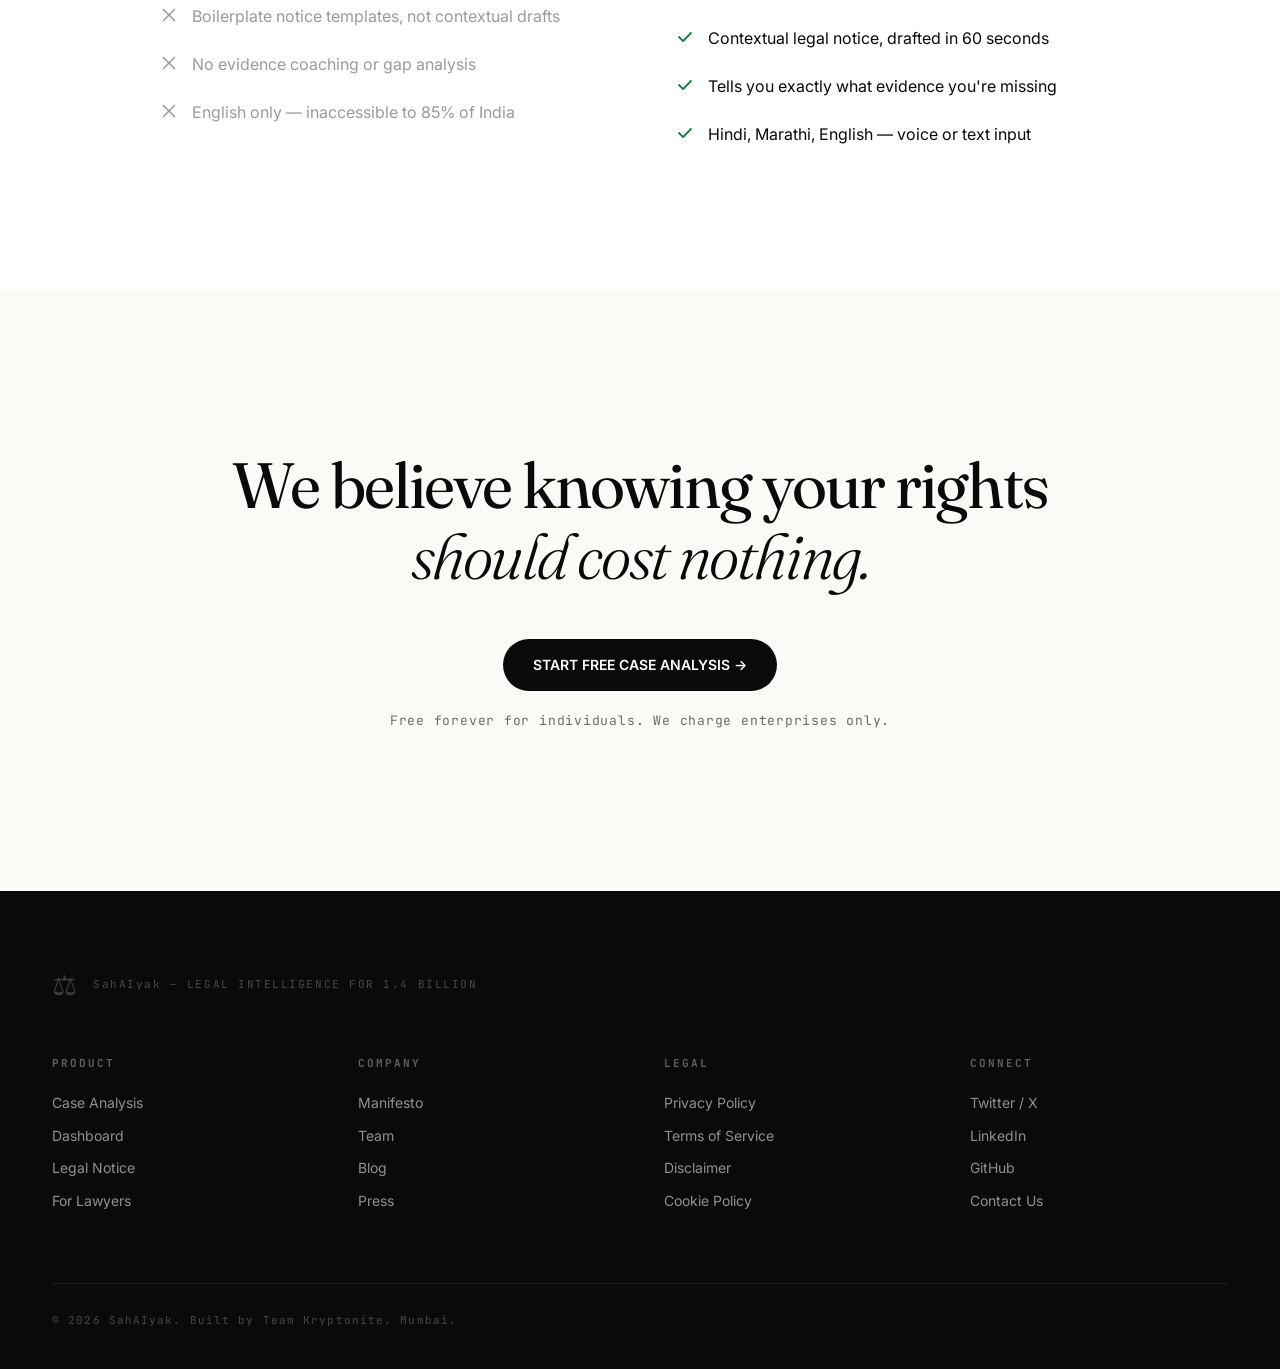
==== commit 7692904a: "feat: logo links to landing page + fix spelling to SahAIyak everywhere - dashboard, document, settin" ====
--- a/screens/index.html
+++ b/screens/index.html
@@ -226,7 +226,7 @@
 
 <!-- ── HEADER ── -->
 <header id="hdr">
-  <a href="index.html" class="logo">SAHAIYAK</a>
+  <a href="index.html" class="logo">SahAIyak</a>
   <nav>
     <a href="#how" class="nav-link">How it works</a>
     <a href="manifesto.html" class="nav-link">Manifesto</a>
@@ -573,7 +573,7 @@
 <footer>
   <div class="footer-brand">
     <div class="footer-tarazu">⚖</div>
-    <div class="footer-mono">SAHAIYAK — LEGAL INTELLIGENCE FOR 1.4 BILLION</div>
+    <div class="footer-mono">SahAIyak — LEGAL INTELLIGENCE FOR 1.4 BILLION</div>
   </div>
   <div class="footer-grid">
     <div class="footer-col">
